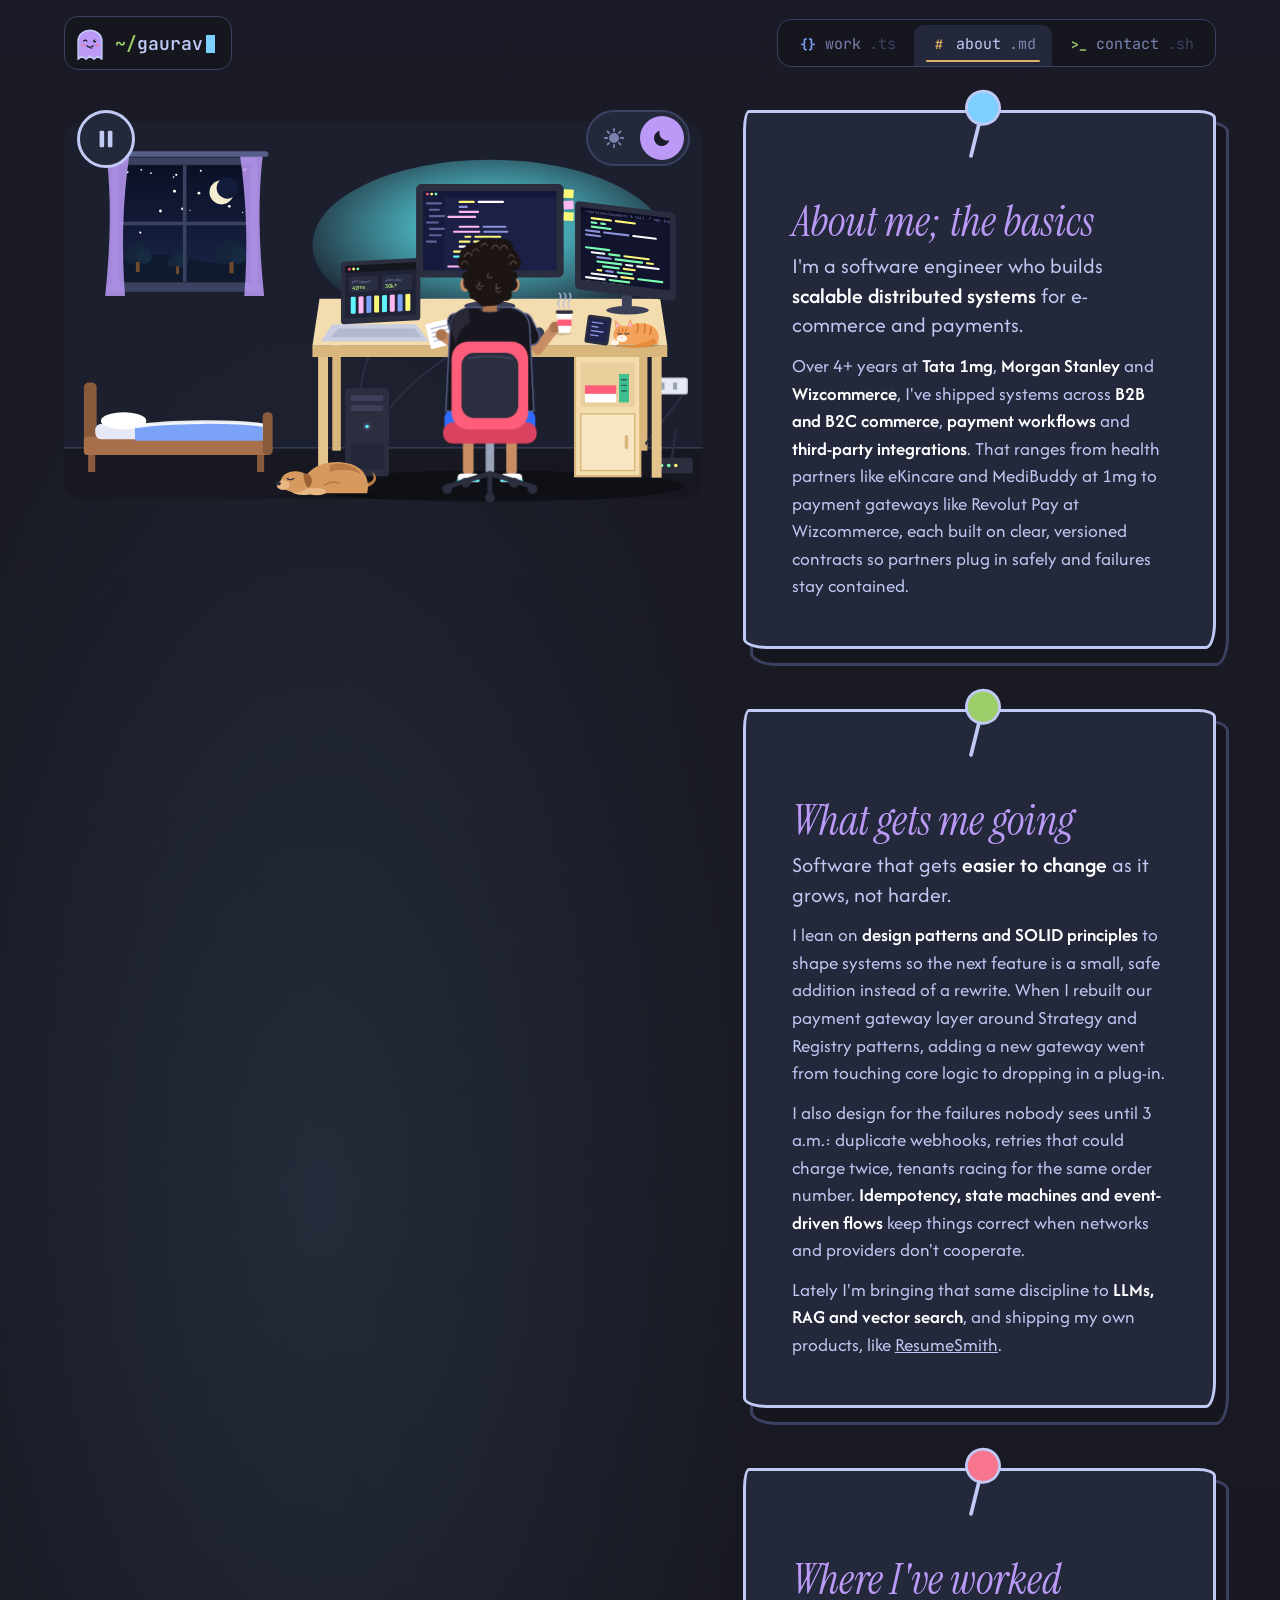
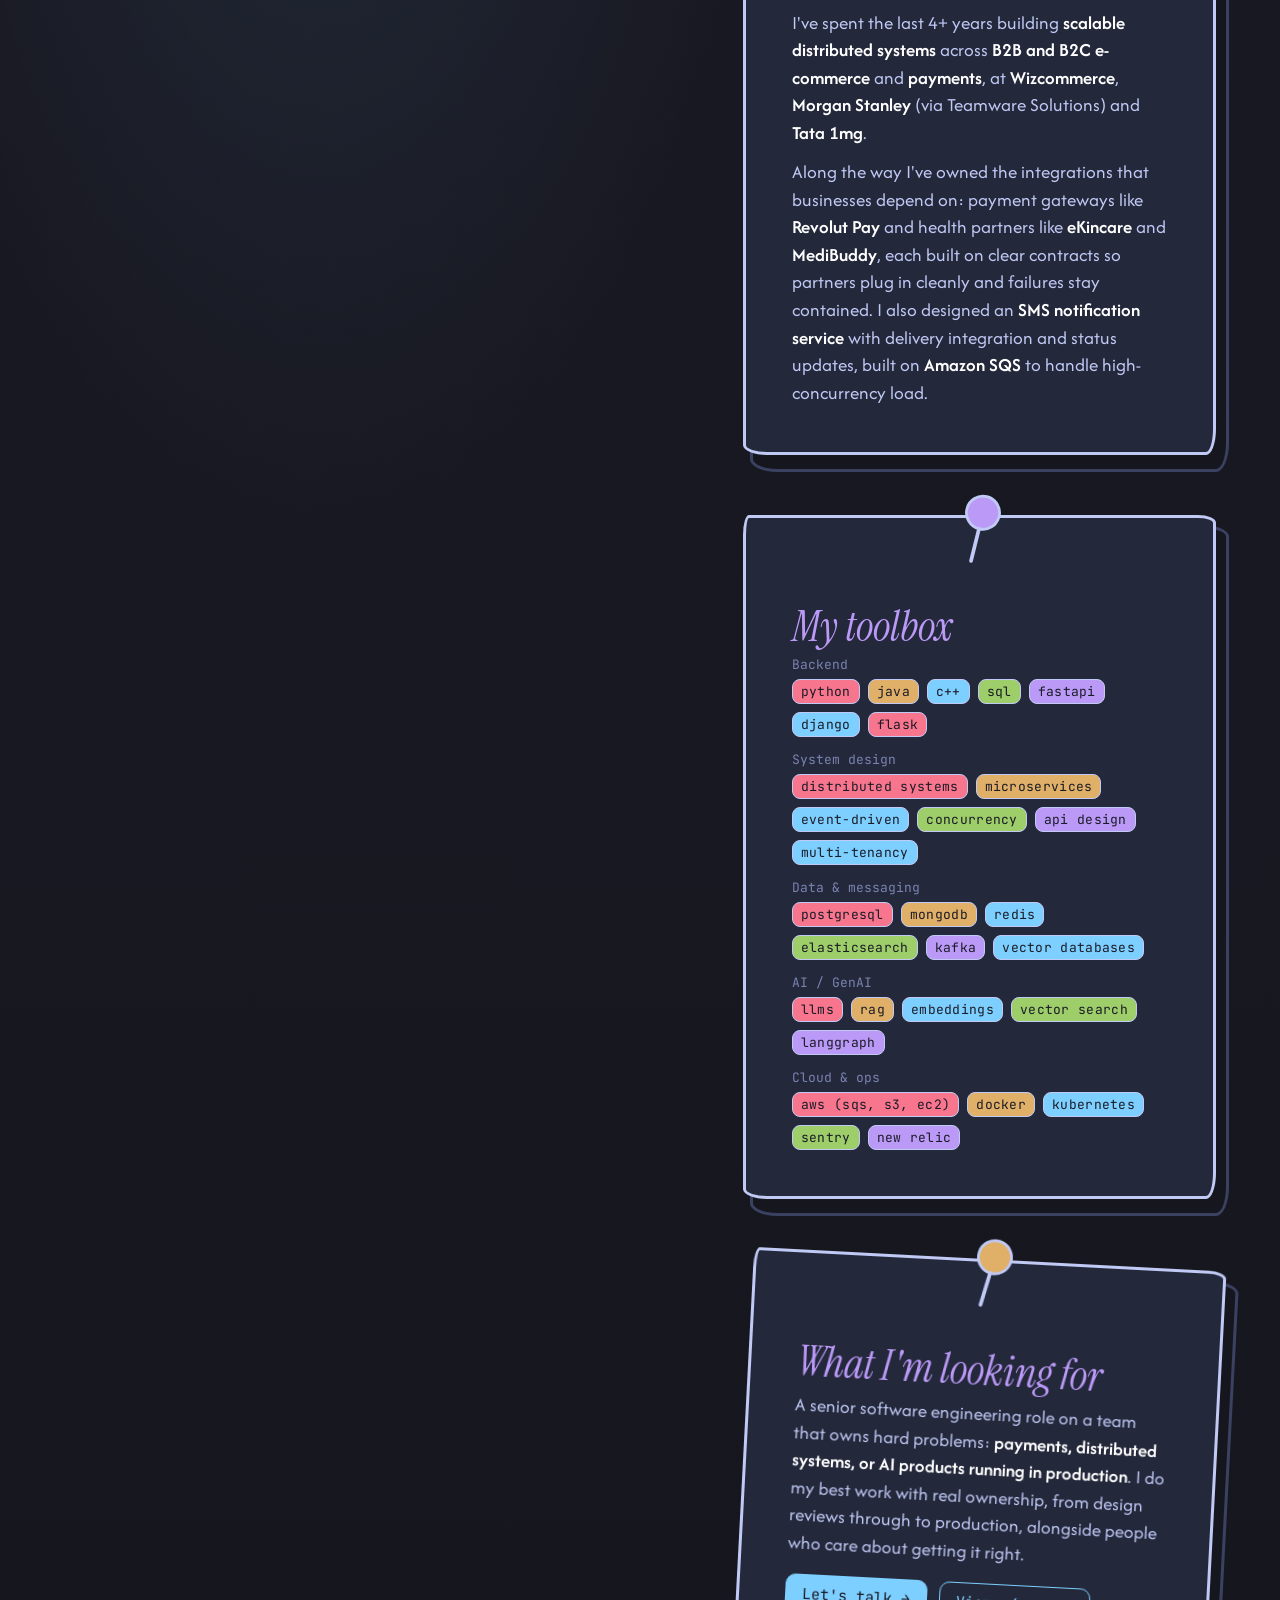
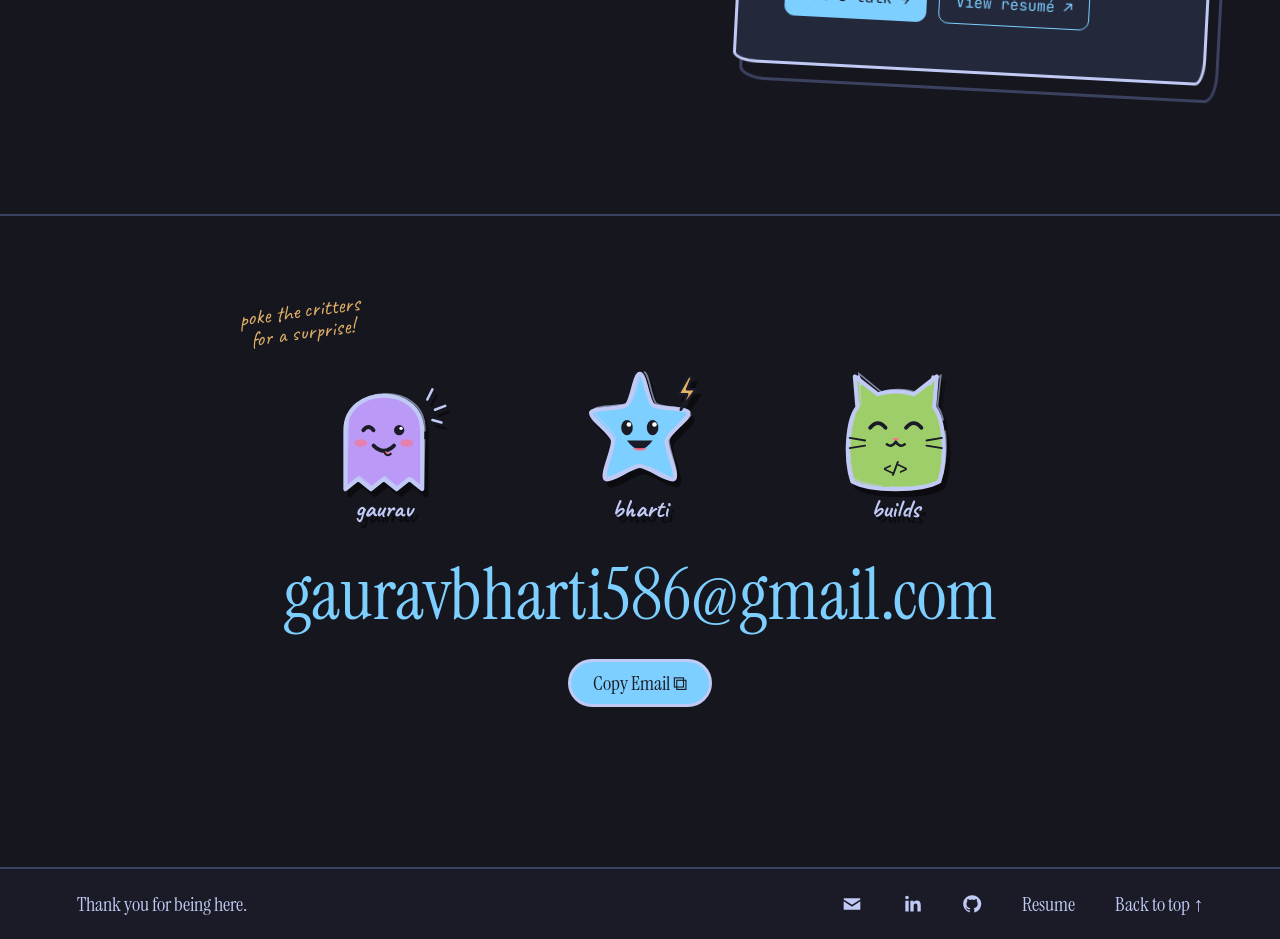
==== about.html @ e3dc24b4 "Portfolio site Co-Authored-By: Claude Opus 5.5 <noreply@anthropic.com>" ====
<!doctype html>
<html lang="en">
<head>
  <meta charset="utf-8">
  <meta name="viewport" content="width=device-width, initial-scale=1">
  <title>Gaurav Bharti | About</title>
  <link rel="preconnect" href="https://fonts.googleapis.com">
  <link rel="preconnect" href="https://fonts.gstatic.com" crossorigin>
  <link href="https://fonts.googleapis.com/css2?family=Afacad:wght@400;700&family=Instrument+Serif:ital@0;1&family=JetBrains+Mono:wght@400;600&family=Caveat:wght@600;700&display=swap" rel="stylesheet">
  <link rel="stylesheet" href="style.css?v=36">
  <style>
  </style>
</head>
<body>
  <svg width="0" height="0" style="position:absolute" aria-hidden="true">
    <defs>
      <pattern id="hatch" width="6" height="6" patternUnits="userSpaceOnUse" patternTransform="rotate(35)">
        <line x1="0" y1="0" x2="0" y2="6" stroke="#c0caf5" stroke-width="1" opacity=".35"/>
      </pattern>
      <pattern id="hatchW" width="7" height="7" patternUnits="userSpaceOnUse" patternTransform="rotate(80)">
        <line x1="0" y1="0" x2="0" y2="7" stroke="#fff" stroke-width="1" opacity=".22"/>
      </pattern>
    </defs>
  </svg>

  <header class="site-header">
    <a class="logo" href="./" aria-label="Gaurav Bharti, home">
      <span class="mascot" data-mascot aria-hidden="true"></span>
      <span class="prompt"><span class="tilde">~/</span>gaurav<span class="cursor" aria-hidden="true"></span></span>
    </a>
    <nav class="nav tabbar" aria-label="Main">
      <a class="tab tab-work" href="./#work"><span class="tab-icon" aria-hidden="true">{}</span>work<span class="ext">.ts</span></a>
      <a class="tab tab-about active" href="about.html" aria-current="page"><span class="tab-icon" aria-hidden="true">#</span>about<span class="ext">.md</span></a>
      <a class="tab tab-contact" href="#contact"><span class="tab-icon" aria-hidden="true">&gt;_</span>contact<span class="ext">.sh</span></a>
    </nav>
  </header>

  <main>
    <section class="about-hero">
      <div class="boy-wrap">
        <svg class="scene" viewBox="0 0 900 560" role="img" aria-label="Illustration of Gaurav's room: at night he codes and sips coffee at his desk; by day he stretches and sleeps while the window shows a sunny garden"></svg>
        <div class="daynight" role="group" aria-label="Time of day">
          <button type="button" data-mode="day" aria-label="Day: time to sleep" title="Day">
            <svg viewBox="0 0 24 24" width="22" height="22" fill="none" stroke="currentColor" stroke-width="2" stroke-linecap="round"><circle cx="12" cy="12" r="4.5" fill="currentColor"/><path d="M12 2v2.5M12 19.5V22M2 12h2.5M19.5 12H22M4.9 4.9l1.8 1.8M17.3 17.3l1.8 1.8M4.9 19.1l1.8-1.8M17.3 6.7l1.8-1.8"/></svg>
          </button>
          <button type="button" data-mode="night" aria-label="Night: time to code" title="Night">
            <svg viewBox="0 0 24 24" width="22" height="22" fill="currentColor"><path d="M20 14.5A8.5 8.5 0 0 1 9.5 4a8.5 8.5 0 1 0 10.5 10.5z"/></svg>
          </button>
        </div>
        <button class="play" type="button" aria-label="Pause animation">
          <svg width="22" height="22" viewBox="0 0 24 24" fill="#c0caf5"><rect x="5" y="3" width="5" height="18" rx="1.5"/><rect x="14" y="3" width="5" height="18" rx="1.5"/></svg>
        </button>
      </div>

      <div class="notes">
        <article class="paper">
          <svg class="pin" viewBox="0 0 50 80"><circle cx="25" cy="22" r="18" fill="#7dcfff" stroke="#c0caf5" stroke-width="3"/><path d="M25 40 V76" stroke="#c0caf5" stroke-width="4" stroke-linecap="round"/></svg>
          <h2>About me; the basics</h2>
          <p class="lead">I'm a software engineer who builds <b>scalable distributed systems</b> for e-commerce and payments.</p>
          <p>Over <span data-years>4</span>+ years at <b>Tata 1mg</b>, <b>Morgan Stanley</b> and <b>Wizcommerce</b>, I've shipped systems across <b>B2B and B2C commerce</b>, <b>payment workflows</b> and <b>third-party integrations</b>. That ranges from health partners like eKincare and MediBuddy at 1mg to payment gateways like Revolut Pay at Wizcommerce, each built on clear, versioned contracts so partners plug in safely and failures stay contained.</p>
        </article>

        <article class="paper">
          <svg class="pin" viewBox="0 0 50 80"><circle cx="25" cy="22" r="18" fill="#9ece6a" stroke="#c0caf5" stroke-width="3"/><path d="M25 40 V76" stroke="#c0caf5" stroke-width="4" stroke-linecap="round"/></svg>
          <h2>What gets me going</h2>
          <p class="lead">Software that gets <b>easier to change</b> as it grows, not harder.</p>
          <p>I lean on <b>design patterns and SOLID principles</b> to shape systems so the next feature is a small, safe addition instead of a rewrite. When I rebuilt our payment gateway layer around Strategy and Registry patterns, adding a new gateway went from touching core logic to dropping in a plug-in.</p>
          <p>I also design for the failures nobody sees until 3 a.m.: duplicate webhooks, retries that could charge twice, tenants racing for the same order number. <b>Idempotency, state machines and event-driven flows</b> keep things correct when networks and providers don't cooperate.</p>
          <p>Lately I'm bringing that same discipline to <b>LLMs, RAG and vector search</b>, and shipping my own products, like <a href="https://resumesmith.in" target="_blank" rel="noopener">ResumeSmith</a>.</p>
        </article>

        <article class="paper">
          <svg class="pin" viewBox="0 0 50 80"><circle cx="25" cy="22" r="18" fill="#f7768e" stroke="#c0caf5" stroke-width="3"/><path d="M25 40 V76" stroke="#c0caf5" stroke-width="4" stroke-linecap="round"/></svg>
          <h2>Where I've worked</h2>
          <p>I've spent the last <span data-years>4</span>+ years building <b>scalable distributed systems</b> across <b>B2B and B2C e-commerce</b> and <b>payments</b>, at <b>Wizcommerce</b>, <b>Morgan Stanley</b> (via Teamware Solutions) and <b>Tata 1mg</b>.</p>
          <p>Along the way I've owned the integrations that businesses depend on: payment gateways like <b>Revolut Pay</b> and health partners like <b>eKincare</b> and <b>MediBuddy</b>, each built on clear contracts so partners plug in cleanly and failures stay contained. I also designed an <b>SMS notification service</b> with delivery integration and status updates, built on <b>Amazon SQS</b> to handle high-concurrency load.</p>
        </article>

        <article class="paper">
          <svg class="pin" viewBox="0 0 50 80"><circle cx="25" cy="22" r="18" fill="#bb9af7" stroke="#c0caf5" stroke-width="3"/><path d="M25 40 V76" stroke="#c0caf5" stroke-width="4" stroke-linecap="round"/></svg>
          <h2>My toolbox</h2>
          <dl class="toolbox">
            <dt>Backend</dt><dd class="chips left"><span class="chip">Python</span><span class="chip">Java</span><span class="chip">C++</span><span class="chip">SQL</span><span class="chip">FastAPI</span><span class="chip">Django</span><span class="chip">Flask</span></dd>
            <dt>System design</dt><dd class="chips left"><span class="chip">Distributed systems</span><span class="chip">Microservices</span><span class="chip">Event-driven</span><span class="chip">Concurrency</span><span class="chip">API design</span><span class="chip">Multi-tenancy</span></dd>
            <dt>Data &amp; messaging</dt><dd class="chips left"><span class="chip">PostgreSQL</span><span class="chip">MongoDB</span><span class="chip">Redis</span><span class="chip">Elasticsearch</span><span class="chip">Kafka</span><span class="chip">Vector databases</span></dd>
            <dt>AI / GenAI</dt><dd class="chips left"><span class="chip">LLMs</span><span class="chip">RAG</span><span class="chip">Embeddings</span><span class="chip">Vector search</span><span class="chip">LangGraph</span></dd>
            <dt>Cloud &amp; ops</dt><dd class="chips left"><span class="chip">AWS (SQS, S3, EC2)</span><span class="chip">Docker</span><span class="chip">Kubernetes</span><span class="chip">Sentry</span><span class="chip">New Relic</span></dd>
          </dl>
        </article>

        <article class="paper tilt">
          <svg class="pin" viewBox="0 0 50 80"><circle cx="25" cy="22" r="18" fill="#e0af68" stroke="#c0caf5" stroke-width="3"/><path d="M25 40 V76" stroke="#c0caf5" stroke-width="4" stroke-linecap="round"/></svg>
          <h2>What I'm looking for</h2>
          <p>A senior software engineering role on a team that owns hard problems: <b>payments, distributed systems, or AI products running in production</b>. I do my best work with real ownership, from design reviews through to production, alongside people who care about getting it right.</p>
          <p class="cta"><a href="#contact">Let's talk →</a> <a data-resume target="_blank" rel="noopener">View résumé ↗</a></p>
        </article>
      </div>
    </section>

    <section class="contact" id="contact">
      <div class="big-badges" data-badges data-big></div>
      <p class="hint" style="left:calc(50% - 400px); top:84px">poke the critters<br>for a surprise!</p>
      <a class="email" data-email></a>
      <button class="copy" type="button" data-copy>Copy Email ⧉</button>
    </section>
  </main>

  <footer class="site-footer">
    <span>Thank you for being here.</span>
    <nav>
      <a data-mailto aria-label="Email"><svg viewBox="0 0 24 24" fill="#c0caf5"><path d="M2 6.5 12 13l10-6.5V5H2zM2 8.8V19h20V8.8l-10 6.5z"/></svg></a>
      <a data-linkedin target="_blank" rel="noopener" aria-label="LinkedIn"><svg viewBox="0 0 24 24" fill="#c0caf5"><path d="M4 8h4v13H4zM6 2a2.2 2.2 0 1 1 0 4.4A2.2 2.2 0 0 1 6 2zm4 6h3.8v1.8h.1c.5-1 1.8-2.1 3.8-2.1 4 0 4.8 2.6 4.8 6V21h-4v-6.3c0-1.5 0-3.4-2.1-3.4s-2.4 1.6-2.4 3.3V21h-4z"/></svg></a>
      <a data-github target="_blank" rel="noopener" aria-label="GitHub"><svg viewBox="0 0 24 24" fill="#c0caf5"><path d="M12 1.5a10.5 10.5 0 0 0-3.3 20.5c.5.1.7-.2.7-.5v-1.9c-2.9.6-3.5-1.3-3.5-1.3-.5-1.2-1.2-1.5-1.2-1.5-.9-.7.1-.6.1-.6 1 .1 1.6 1.1 1.6 1.1.9 1.6 2.5 1.1 3.1.9.1-.7.4-1.1.7-1.4-2.3-.3-4.8-1.2-4.8-5.2 0-1.1.4-2.1 1.1-2.8-.1-.3-.5-1.4.1-2.8 0 0 .9-.3 2.9 1.1a10 10 0 0 1 5.2 0c2-1.4 2.9-1.1 2.9-1.1.6 1.4.2 2.5.1 2.8.7.7 1.1 1.7 1.1 2.8 0 4-2.5 4.9-4.8 5.2.4.3.7 1 .7 1.9v2.9c0 .3.2.6.7.5A10.5 10.5 0 0 0 12 1.5z"/></svg></a>
      <a data-resume target="_blank" rel="noopener">Resume</a>
      <a href="#top" onclick="scrollTo({top:0,behavior:'smooth'});return false">Back to top ↑</a>
    </nav>
  </footer>

  <script src="script.js?v=33"></script>
  <script src="scene.js?v=36"></script>
</body>
</html>
---- style.css ----
:root {
  /* dark IDE theme (Tokyo Night-ish) */
  --bg: #1a1b26;        /* editor background */
  --bg-deep: #16161e;   /* sidebar / terminal */
  --paper: #24283b;     /* cards, panels */
  --line: #3b4261;      /* subtle borders */
  --ink: #c0caf5;       /* main text + outlines */
  --muted: #7a83b0;
  --on-accent: #1a1b26; /* text on coloured fills */
  --pink: #f7768e;
  --yellow: #e0af68;
  --cyan: #7dcfff;
  --green: #9ece6a;
  --purple: #bb9af7;
  --blue: #7aa2f7;
  --serif: "Instrument Serif", Georgia, serif;
  --sans: "Afacad", system-ui, sans-serif;
}

* { box-sizing: border-box; margin: 0; padding: 0; }
html { scroll-behavior: smooth; }
body {
  font-family: var(--sans);
  color: var(--ink);
  background: var(--bg);
  overflow-x: hidden;
}
a { color: inherit; }
button { font: inherit; color: inherit; cursor: pointer; }

/* ---------- loader ---------- */
.loader {
  position: fixed; inset: 0; z-index: 100;
  display: grid; place-items: center;
  background: var(--bg);
  font-family: var(--serif); font-size: clamp(28px, 4vw, 48px);
  transition: opacity .6s ease, visibility .6s;
}
.loader.done { opacity: 0; visibility: hidden; }
.loader span::after { content: ""; animation: dots 1.2s steps(4) infinite; }
@keyframes dots { 0%{content:""} 25%{content:"."} 50%{content:".."} 75%{content:"..."} }

/* ---------- header ---------- */
.site-header {
  position: fixed; top: 0; left: 0; right: 0; z-index: 50;
  display: flex; justify-content: space-between; align-items: center;
  padding: 16px clamp(16px, 5vw, 80px);
  pointer-events: none;
}
.site-header > * { pointer-events: auto; }
.badge { width: 62px; height: 62px; }

/* logo: terminal prompt + mascot */
.logo {
  display: flex; align-items: center; gap: 10px; text-decoration: none;
  padding: 8px 16px 8px 10px; border-radius: 14px;
  background: rgba(22, 22, 30, .85); border: 1.5px solid var(--line);
  backdrop-filter: blur(6px); -webkit-backdrop-filter: blur(6px);
}
.mascot { display: grid; animation: hop 2.4s cubic-bezier(.45,0,.55,1) infinite; }
.logo:hover .mascot { animation-duration: .6s; }
@keyframes hop { 0%, 100% { transform: translateY(0) rotate(-4deg); } 50% { transform: translateY(-4px) rotate(4deg); } }
.prompt { font-family: "JetBrains Mono", ui-monospace, monospace; font-weight: 600; font-size: 18px; color: var(--ink); }
.tilde { color: var(--green); }
.cursor { display: inline-block; width: 9px; height: 18px; margin-left: 3px; vertical-align: -3px; background: var(--cyan); animation: blink 1.1s steps(1) infinite; }

/* nav: editor tab bar */
.tabbar {
  display: flex; gap: 2px; padding: 5px 5px 0;
  background: rgba(22, 22, 30, .85); border: 1.5px solid var(--line); border-radius: 14px;
  backdrop-filter: blur(6px); -webkit-backdrop-filter: blur(6px);
}
.tab {
  position: relative; display: flex; align-items: center; gap: 8px;
  font-family: "JetBrains Mono", ui-monospace, monospace; font-size: 15px;
  padding: 9px 16px 12px; border-radius: 10px 10px 0 0;
  color: var(--muted); text-decoration: none; transition: color .2s, background .2s;
}
.tab .ext { color: var(--line); transition: color .2s; }
.tab-icon { font-weight: 700; font-size: 13px; min-width: 18px; text-align: center; }
.tab-work .tab-icon { color: var(--blue); }
.tab-about .tab-icon { color: var(--yellow); }
.tab-contact .tab-icon { color: var(--green); }
.tab::after {
  content: ""; position: absolute; left: 12px; right: 12px; bottom: 4px; height: 2.5px; border-radius: 2px;
  transform: scaleX(0); transition: transform .25s ease;
}
.tab-work::after { background: var(--blue); }
.tab-about::after { background: var(--yellow); }
.tab-contact::after { background: var(--green); }
.tab:hover, .tab.active { color: var(--ink); background: var(--paper); }
.tab:hover .ext, .tab.active .ext { color: var(--muted); }
.tab:hover::after, .tab.active::after { transform: scaleX(1); }
.tab:focus-visible, .logo:focus-visible { outline: 2px solid var(--cyan); outline-offset: 2px; }
@media (prefers-reduced-motion: reduce) { .mascot, .cursor { animation: none; } }

/* ---------- hero / desk ---------- */
.hero {
  min-height: 0; padding-bottom: 40px !important;
  background:
    radial-gradient(ellipse 60% 40% at 70% 20%, rgba(187,154,247,.12), transparent 70%),
    linear-gradient(180deg, var(--bg) 0%, var(--bg) 60%, var(--bg-deep) 100%);
  padding: 110px 0 0;
  position: relative; overflow: hidden;
}
.hero-text { padding: 0 clamp(16px, 15vw, 220px); }
.hero h1 {
  color: #fff;
  font-family: var(--serif); font-weight: 400;
  font-size: clamp(56px, 7vw, 96px); line-height: .95; letter-spacing: -1px;
}
.hero p.tag { font-family: var(--serif); font-size: clamp(20px, 2.4vw, 34px); margin-top: 6px; }

.desk { position: relative; margin-top: 10px; }
.stage-wrap { position: relative; width: 100%; overflow: hidden; }
.stage { position: absolute; left: 0; top: 0; width: 1400px; height: 540px; transform-origin: 0 0; }
.steam path { animation: steam 2.4s ease-in-out infinite; }
.steam path:nth-child(2) { animation-delay: .4s; }
.steam path:nth-child(3) { animation-delay: .8s; }
@keyframes steam { 0%,100% { transform: translateY(4px); opacity: .2; } 50% { transform: translateY(-6px); opacity: .9; } }
.cursor-blink { animation: blink 1s steps(1) infinite; }
.bot-eyes { animation: botblink 4s infinite; transform-box: fill-box; transform-origin: center; }
@keyframes botblink { 0%,92%,100% { transform: scaleY(1); } 95% { transform: scaleY(.1); } }
.obj {
  position: absolute; cursor: grab; user-select: none; touch-action: none;
  transition: transform .25s cubic-bezier(.3,1.6,.5,1), filter .2s;
  filter: drop-shadow(3px 4px 0 rgba(0, 0, 0, .35));
}
.obj:hover { filter: drop-shadow(4px 6px 0 rgba(0, 0, 0, .4)) drop-shadow(0 0 8px rgba(125, 207, 255, .25)); }
.obj.dragging { cursor: grabbing; filter: drop-shadow(8px 12px 0 rgba(0, 0, 0, .4)); z-index: 40 !important; }
.obj svg { display: block; width: 100%; height: auto; pointer-events: none; }

.reset {
  position: absolute; left: 44px; bottom: 30px; z-index: 30;
  background: var(--paper); border: 3px solid var(--ink); border-radius: 999px;
  font-family: var(--serif); font-size: 20px; padding: 8px 20px;
  display: flex; align-items: center; gap: 10px;
}
.reset:hover svg { transform: rotate(-200deg); }
.reset svg { transition: transform .5s; }

/* MINICOM-style bot bubble */
.bot {
  position: absolute; z-index: 35;
  left: 21%; top: 26px; width: min(380px, 30%);
}
.bubble {
  position: relative; background: var(--bg-deep);
  border: 2px solid var(--ink); border-radius: 22px 26px 24px 18px;
  font-family: "JetBrains Mono", ui-monospace, monospace;
  padding: 20px 24px 12px; min-height: 0;
  box-shadow: 4px 5px 0 rgba(0,0,0,.35);
}
.bubble .name {
  position: absolute; top: -13px; left: 20px; transform: rotate(-4deg);
  background: var(--green); color: var(--on-accent); font-family: "Caveat", cursive; font-weight: 700;
  font-size: 18px; line-height: 1; padding: 3px 12px 4px; border-radius: 999px;
}
.bubble .tail { position: absolute; left: -46px; top: 22px; width: 50px; height: 22px; }
.bubble .say { font-size: 14px; min-height: 40px; line-height: 1.45; color: var(--green); }
.bubble .say::before { content: "> "; color: var(--muted); }
.bubble .say .caret { display: inline-block; width: 2px; height: 1em; background: var(--ink); vertical-align: -2px; animation: blink 1s steps(1) infinite; }
@keyframes blink { 50% { opacity: 0; } }
.bubble .controls { display: flex; justify-content: space-between; align-items: center; margin-top: 6px; }
.dots { display: flex; gap: 6px; }
.dots button { width: 9px; height: 9px; border-radius: 50%; border: 2px solid var(--ink); background: transparent; padding: 0; }
.dots button.on { background: var(--ink); }
.bubble .count { font-size: 12px; color: var(--muted); }
.bubble .next { border: none; background: none; font-size: 15px; }

/* ---------- projects ---------- */
.projects {
  background: linear-gradient(180deg, var(--bg-deep) 0%, var(--bg) 30%);
  padding: 120px clamp(16px, 5vw, 80px) 120px;
  position: relative;
}
.projects .label {
  position: relative; z-index: 5; width: max-content;
  margin: 0 0 56px clamp(52px, 5vw, 70px);
  font-family: "Caveat", cursive; font-weight: 700; font-size: clamp(48px, 6vw, 76px); line-height: 1;
  color: var(--purple); transform: rotate(-4deg);
}
.doodle-line { display: block; width: 100%; height: 18px; margin-top: -4px; overflow: visible; }
.doodle svg path { fill: none; stroke-linecap: round; stroke-linejoin: round; }
.doodle-line path { stroke: var(--cyan); stroke-width: 4; }
.doodle-arrow { position: absolute; right: -112px; top: 18px; width: 96px; overflow: visible; }
.doodle-arrow path { stroke: var(--yellow); stroke-width: 3.5; }
.doodle-stars { position: absolute; left: -46px; top: -22px; width: 46px; overflow: visible; }
.doodle-stars path { fill: var(--yellow); stroke: none; }
/* draw the doodles in once the label scrolls into view */
.doodle-line path, .doodle-arrow path { stroke-dasharray: 1; stroke-dashoffset: 1; transition: stroke-dashoffset 1s ease; }
.doodle-arrow path + path { transition-delay: .9s; transition-duration: .3s; }
.doodle-arrow path:first-child { transition-delay: .5s; }
.doodle.drawn .doodle-line path, .doodle.drawn .doodle-arrow path { stroke-dashoffset: 0; }
.doodle-stars { opacity: 0; transform: scale(.4) rotate(-30deg); transition: opacity .4s 1.2s, transform .5s cubic-bezier(.3,1.6,.5,1) 1.2s; }
.doodle.drawn .doodle-stars { opacity: 1; transform: none; }
@media (prefers-reduced-motion: reduce) {
  .doodle-line path, .doodle-arrow path { stroke-dashoffset: 0; transition: none; }
  .doodle-stars { opacity: 1; transform: none; transition: none; }
}
/* ---------- work: bento grid of editor-window cards ---------- */
.work-intro { max-width: 1180px; margin: -30px auto 28px; padding-left: 0; color: var(--muted); font-size: 19px; }
.bento { max-width: 1180px; margin: 0 auto; display: grid; grid-template-columns: repeat(3, 1fr); gap: 20px; }
.card {
  --accent: var(--cyan);
  position: relative; display: flex; flex-direction: column; overflow: hidden;
  background: linear-gradient(180deg, #1f2335, var(--bg-deep));
  border: 1px solid var(--line); border-radius: 18px; color: var(--ink); text-decoration: none;
  transition: transform .3s cubic-bezier(.2,.8,.2,1), border-color .3s, box-shadow .3s;
}
.card::before { /* cursor-follow glow */
  content: ""; position: absolute; inset: 0; pointer-events: none; opacity: 0; transition: opacity .3s;
  background: radial-gradient(420px circle at var(--mx, 50%) var(--my, 0%), color-mix(in srgb, var(--accent) 16%, transparent), transparent 60%);
}
.card:hover { transform: translateY(-4px); border-color: color-mix(in srgb, var(--accent) 60%, var(--line)); box-shadow: 0 18px 50px -20px color-mix(in srgb, var(--accent) 45%, transparent); }
.card:hover::before { opacity: 1; }
.span-2 { grid-column: span 2; }
.accent-green { --accent: var(--green); } .accent-cyan { --accent: var(--cyan); } .accent-pink { --accent: var(--pink); }
.accent-purple { --accent: var(--purple); } .accent-yellow { --accent: var(--yellow); } .accent-blue { --accent: var(--blue); }
.win { display: flex; align-items: center; gap: 6px; padding: 11px 14px; border-bottom: 1px solid var(--line); background: rgba(0,0,0,.18);
  font-family: "JetBrains Mono", ui-monospace, monospace; font-size: 12.5px; color: var(--muted); }
.win i { width: 10px; height: 10px; border-radius: 50%; background: #3b4261; }
.win i:nth-child(1) { background: #f7768e; } .win i:nth-child(2) { background: #e0af68; } .win i:nth-child(3) { background: #9ece6a; }
.win span { margin-left: 8px; color: var(--ink); }
.win em { margin-left: auto; font-style: normal; padding: 2px 8px; border-radius: 6px; border: 1px solid var(--line); }
.live-dot { color: var(--green); border-color: color-mix(in srgb, var(--green) 50%, transparent) !important; }
.live-dot::before { content: ""; display: inline-block; width: 7px; height: 7px; margin-right: 6px; border-radius: 50%; background: var(--green); box-shadow: 0 0 0 0 var(--green); animation: ping 1.8s infinite; }
@keyframes ping { 70% { box-shadow: 0 0 0 7px transparent; } 100% { box-shadow: 0 0 0 0 transparent; } }
.card-body { position: relative; padding: 22px 24px 24px; display: flex; flex-direction: column; gap: 10px; flex: 1; }
.card-body.split { display: grid; grid-template-columns: 1.1fr 1fr; gap: 24px; align-items: center; }
.card-body.split > div:first-child { display: flex; flex-direction: column; gap: 10px; }
.card .metric { font-family: "JetBrains Mono", ui-monospace, monospace; font-weight: 600; font-size: clamp(34px, 3.6vw, 48px); line-height: 1; color: var(--accent); letter-spacing: -1px; }
.card .metric small { font-size: 15px; font-weight: 400; color: var(--muted); letter-spacing: 0; margin-left: 4px; }
.card .metric.small { font-size: 32px; }
.metric .arrow { display: inline-block; transition: transform .3s; }
.card:hover .metric .arrow { transform: translate(3px, -3px); }
.card h3 { font-family: var(--serif); font-weight: 400; font-size: 26px; color: #fff; }
.card p { font-size: 16px; line-height: 1.5; color: var(--ink); }
.card p b { color: #fff; font-weight: 600; }
.tags { list-style: none; display: flex; flex-wrap: wrap; gap: 6px; margin-top: auto; padding-top: 6px; }
.tags li { font-family: "JetBrains Mono", ui-monospace, monospace; font-size: 11.5px; padding: 3px 9px; border-radius: 999px;
  color: var(--accent); background: color-mix(in srgb, var(--accent) 12%, transparent); border: 1px solid color-mix(in srgb, var(--accent) 35%, transparent); }
.code, .term { font-family: "JetBrains Mono", ui-monospace, monospace; font-size: 12.5px; line-height: 1.65; color: var(--ink);
  background: #13141c; border: 1px solid var(--line); border-radius: 12px; padding: 14px 16px; overflow-x: auto; white-space: pre; }
.term { font-size: 11.5px; padding: 10px 12px; }
.k-p { color: var(--purple); } .k-b { color: var(--blue); } .k-y { color: var(--yellow); } .k-g { color: var(--green); }
.k-r { color: var(--pink); } .k-c { color: var(--cyan); } .k-m { color: var(--muted); font-style: italic; }
.pipe { display: flex; align-items: center; gap: 6px; flex-wrap: wrap; font-family: "JetBrains Mono", ui-monospace, monospace; font-size: 11.5px; }
.pipe span { padding: 4px 8px; border-radius: 8px; background: #13141c; border: 1px solid var(--line); }
.pipe span.ok { color: var(--accent); border-color: color-mix(in srgb, var(--accent) 45%, transparent); }
.pipe b { color: var(--muted); font-weight: 400; }
.bars { display: grid; gap: 6px; font-family: "JetBrains Mono", ui-monospace, monospace; font-size: 11px; }
.bars span { position: relative; padding: 4px 8px; border-radius: 6px; color: var(--muted); }
.bars span::before { content: ""; position: absolute; inset: 0; width: var(--w); border-radius: 6px; background: color-mix(in srgb, var(--pink) 22%, transparent); transition: width .8s; }
.bars span.fast { color: var(--accent); }
.bars span.fast::before { background: color-mix(in srgb, var(--accent) 28%, transparent); }
.mock { display: grid; grid-template-columns: .8fr 1fr; gap: 10px; padding: 12px; background: #13141c; border: 1px solid var(--line); border-radius: 12px; }
.mock i, .mock em, .mock strong { display: block; height: 7px; border-radius: 4px; background: #2a2e45; margin-bottom: 7px; }
.mock .short { width: 60%; }
.mock-form b { display: block; margin-top: 10px; font: 600 10px "JetBrains Mono", monospace; text-align: center; padding: 5px; border-radius: 6px; background: var(--accent); color: var(--on-accent); }
.mock-page { background: #e8eaf4; border-radius: 6px; padding: 10px; transition: transform .4s; }
.mock-page strong { height: 9px; width: 55%; background: #1a1b26; }
.mock-page em { background: var(--accent); width: 35%; height: 5px; margin-top: 10px; }
.mock-page i { background: #b8bdd4; height: 5px; }
.card:hover .mock-page { transform: rotate(-2deg) scale(1.03); }
@media (max-width: 1000px) {
  .bento { grid-template-columns: repeat(2, 1fr); }
  .card-body.split { grid-template-columns: 1fr; }
}
@media (max-width: 640px) {
  .bento { grid-template-columns: 1fr; }
  .span-2 { grid-column: auto; }
}
.chips { display: flex; justify-content: center; gap: 8px; margin-top: 8px; flex-wrap: wrap; }
.chip { font-family: "JetBrains Mono", ui-monospace, monospace; font-size: 11px; letter-spacing: .3px; text-transform: lowercase; color: var(--on-accent); border: 1.5px solid var(--ink); border-radius: 8px; padding: 3px 8px; }
.chip:nth-child(1) { background: var(--pink); }
.chip:nth-child(2) { background: var(--yellow); }
.chip:nth-child(3) { background: var(--cyan); }

/* ---------- contact ---------- */
.contact {
  background: var(--bg-deep); padding: 140px 16px 160px; text-align: center; position: relative;
}
.contact .hint { position: absolute; transform: rotate(-8deg); font-family: "Caveat", cursive; font-size: 22px; line-height: 1; color: var(--yellow); }
.big-badges { display: flex; justify-content: center; gap: clamp(30px, 8vw, 110px); margin-bottom: 20px; }
.big-badges button { background: none; border: none; position: relative; }
.big-badges .badge { width: clamp(110px, 12vw, 175px); height: auto; aspect-ratio: 1; overflow: visible; }
.big-badges button { animation: bounce 2.4s cubic-bezier(.45,0,.55,1) infinite; }
.big-badges button:nth-child(2) { animation-delay: -.8s; }
.big-badges button:nth-child(3) { animation-delay: -1.6s; }
@keyframes bounce {
  0%, 100% { transform: translateY(0) rotate(-3deg) scale(1, 1); }
  45% { transform: translateY(-16px) rotate(3deg) scale(.98, 1.03); }
  85% { transform: translateY(2px) rotate(-1deg) scale(1.04, .95); }
}
.big-badges .badge { transition: transform .25s cubic-bezier(.3,1.6,.5,1); }
.big-badges button:hover .badge { transform: scale(1.1) rotate(-8deg); }
.big-badges button:active .badge { transform: scale(.92); }
.emote { filter: drop-shadow(4px 6px 0 rgba(0,0,0,.45)); aspect-ratio: 120 / 130 !important; }
.emote .face-wow { display: none; }
.big-badges button.wow .face-normal { display: none; }
.big-badges button.wow .face-wow { display: inline; }
@media (prefers-reduced-motion: reduce) { .big-badges button { animation: none; } }
.confetti { position: absolute; border-radius: 50%; border: 1.5px solid var(--ink); pointer-events: none; animation: pop 1.1s cubic-bezier(.15,.7,.3,1) forwards; }
@keyframes pop {
  0% { transform: translate(0,0) scale(.3); opacity: 1; }
  80% { opacity: 1; }
  100% { transform: translate(var(--dx), var(--dy)) scale(1); opacity: 0; }
}
.email { color: var(--cyan); font-family: var(--serif); font-size: clamp(40px, 6vw, 72px); text-decoration: none; display: block; }
.copy { margin-top: 18px; font-family: var(--serif); font-size: 20px; padding: 8px 22px; border: 3px solid var(--ink); border-radius: 999px; background: var(--cyan); color: var(--on-accent); }

.site-footer {
  border-top: 2px solid var(--line); background: var(--bg);
  display: flex; justify-content: space-between; align-items: center; flex-wrap: wrap; gap: 12px;
  padding: 22px clamp(16px, 6vw, 94px);
  font-family: var(--serif); font-size: 20px;
}
.site-footer nav { display: flex; gap: 40px; align-items: center; }
.site-footer a { text-decoration: none; }
.site-footer a:hover { text-decoration: underline; }
.site-footer svg { width: 20px; height: 20px; display: block; }

/* ---------- about ---------- */
.about-hero {
  background:
    radial-gradient(ellipse 50% 40% at 25% 35%, rgba(125,207,255,.10), transparent 70%),
    linear-gradient(180deg, var(--bg) 0%, var(--bg-deep) 100%);
  padding: 110px clamp(16px, 5vw, 80px) 80px;
  display: grid; grid-template-columns: 1.35fr 1fr; gap: 40px; align-items: start;
  border-bottom: 2px solid var(--line);
}
.boy-wrap { position: sticky; top: 110px; align-items: center; display: flex; justify-content: center; }
.scene { width: 100%; height: auto; max-height: 78vh; }
.boy-wrap { flex-direction: column; align-items: center; }
.credit { margin-left: 10px; font-family: var(--sans); font-size: 12px; color: var(--muted); }
.credit a { color: var(--muted); }
.daynight {
  position: absolute; right: 2%; top: 0; z-index: 2;
  display: flex; gap: 4px; padding: 4px;
  background: var(--paper); border: 2px solid var(--line); border-radius: 999px;
}
.daynight button {
  width: 44px; height: 44px; border-radius: 50%; border: none; background: transparent;
  display: grid; place-items: center; color: var(--muted); transition: background .2s, color .2s;
}
.daynight button:hover { color: var(--ink); }
.daynight button[data-mode="day"][aria-pressed="true"] { background: var(--yellow); color: var(--on-accent); }
.daynight button[data-mode="night"][aria-pressed="true"] { background: var(--purple); color: var(--on-accent); }
.daynight button:focus-visible, .play:focus-visible { outline: 3px solid var(--cyan); outline-offset: 2px; }
.play {
  position: absolute; left: 2%; top: 0;
  width: 58px; height: 58px; border-radius: 50%;
  border: 3px solid var(--ink); background: var(--paper); display: grid; place-items: center;
  color: var(--ink);
}
.paper {
  position: relative; background: var(--paper);
  border: 3px solid var(--ink);
  border-radius: 6px 18px 10px 24px / 20px 8px 26px 10px;
  box-shadow: 10px 14px 0 var(--bg-deep), 10px 14px 0 3px var(--line);
  padding: 70px 46px 46px; margin-bottom: 60px;
}
.paper.tilt { transform: rotate(3deg); }
.paper h2 { color: var(--purple); font-family: var(--serif); font-style: italic; font-weight: 400; font-size: 42px; line-height: 1; margin: 18px 0 8px; }
.paper p { font-size: 19px; line-height: 1.45; }
.pin { position: absolute; top: -26px; left: 50%; width: 46px; transform: translateX(-50%) rotate(14deg); }
.sticker { position: absolute; width: 130px; }
.photo {
  position: absolute; width: 230px; aspect-ratio: 4/3;
  background: var(--bg-deep); border: 3px solid var(--ink); border-radius: 14px;
  display: grid; place-items: center; font-family: var(--serif); font-size: 18px; color: var(--muted);
  box-shadow: 6px 8px 0 #000; overflow: hidden;
}
.photo img { width: 100%; height: 100%; object-fit: cover; }

a.paper a { color: var(--cyan); text-decoration-thickness: 2px; }
.jobs { list-style: none; display: grid; gap: 16px; }
.jobs b { color: var(--cyan); font-family: var(--serif); font-weight: 400; font-size: 26px; }
.jobs i { display: block; font-size: 15px; color: var(--muted); }
.jobs p { font-size: 17px; margin-top: 2px; }
.chips.left { justify-content: flex-start; }
.paper p + p { margin-top: 12px; }
.paper b { color: #fff; font-weight: 600; }
.paper .lead { font-size: 22px; line-height: 1.35; margin-bottom: 12px; }
.stats { list-style: none; display: grid; grid-template-columns: repeat(2, 1fr); gap: 12px; margin-top: 22px; }
.stats li { background: var(--bg-deep); border: 1.5px solid var(--line); border-radius: 12px; padding: 12px 14px; }
.stats strong { display: block; font-family: "JetBrains Mono", ui-monospace, monospace; font-size: 26px; color: var(--green); line-height: 1.1; }
.stats span { font-size: 14px; color: var(--muted); line-height: 1.3; }
.jobs { gap: 22px !important; }
.job-head { display: flex; flex-wrap: wrap; align-items: baseline; gap: 4px 10px; }
.job-head .role { font-size: 15px; color: var(--ink); }
.job-head i { flex-basis: 100%; }
.jobs ul { list-style: none; margin-top: 6px; display: grid; gap: 6px; }
.jobs ul li { position: relative; padding-left: 18px; font-size: 16px; line-height: 1.45; }
.jobs ul li b { font-family: var(--sans); font-size: inherit; color: #fff; font-weight: 600; }
.jobs ul li::before { content: "▹"; position: absolute; left: 0; color: var(--cyan); }
.toolbox dt { font-family: "JetBrains Mono", ui-monospace, monospace; font-size: 13px; color: var(--muted); margin-top: 14px; }
.toolbox dt:first-child { margin-top: 4px; }
.toolbox dd { margin-top: 6px; }
.cta { display: flex; flex-wrap: wrap; gap: 12px; margin-top: 18px !important; }
.cta a { font-family: "JetBrains Mono", ui-monospace, monospace; font-size: 15px; text-decoration: none; padding: 9px 16px; border-radius: 10px; border: 1.5px solid var(--cyan); color: var(--cyan); }
.cta a:first-child { background: var(--cyan); color: var(--on-accent); }
.cta a:hover { filter: brightness(1.1); }
@media (max-width: 600px) { .stats { grid-template-columns: 1fr; } }
.paper .chip { font-size: 13px; }
.chips .chip:nth-child(3n+1) { background: var(--pink); }
.chips .chip:nth-child(3n+2) { background: var(--yellow); }
.chips .chip:nth-child(3n) { background: var(--cyan); }
.chips .chip:nth-child(4n) { background: var(--green); }
.chips .chip:nth-child(5n) { background: var(--purple); }
.ph { background: rgba(224, 175, 104, .25); border-radius: 4px; padding: 0 3px; }

/* ---------- responsive ---------- */
@media (max-width: 900px) {
  .tab { font-size: 13px; padding: 8px 10px 11px; gap: 5px; }
  .tab .ext, .tab-icon { display: none; }
  .prompt { font-size: 15px; }
  .bot { position: relative; left: auto; top: auto; width: auto; margin: 24px 16px 10px; }
  .bubble { padding: 30px 26px 18px; min-height: 0; }
  .bubble .tail { display: none; }
  .reset { left: 16px; bottom: 12px; font-size: 16px; padding: 6px 14px; }
  .projects .label { margin: 0 0 24px 40px; }
  .doodle-arrow { display: none; }
  .about-hero { grid-template-columns: 1fr; }
  .boy-wrap { position: relative; top: 0; }
  .photo, .sticker { display: none; }
  .paper { padding: 56px 22px 30px; }
  .site-footer nav { gap: 18px; }
}

/* ---------- compact work timeline (about) ---------- */
.sys-legend, .sys li { display: grid; grid-template-columns: 1.05fr 1.6fr 1fr; gap: 10px; align-items: baseline; }
.sys-legend { margin: 6px 0 14px 22px; font-family: "JetBrains Mono", ui-monospace, monospace; font-size: 11px; color: var(--muted); text-transform: uppercase; letter-spacing: .6px; }
.timeline { list-style: none; position: relative; display: grid; gap: 22px; }
.timeline::before { content: ""; position: absolute; left: 5px; top: 8px; bottom: 8px; width: 2px; background: var(--line); border-radius: 2px; }
.job { position: relative; padding-left: 22px; }
.job::before { content: ""; position: absolute; left: 0; top: 6px; width: 12px; height: 12px; border-radius: 50%; background: var(--c); box-shadow: 0 0 0 4px var(--paper); }
.job-top { display: flex; align-items: baseline; gap: 10px; flex-wrap: wrap; margin-bottom: 8px; }
.job-top b { font-family: var(--serif); font-weight: 400; font-size: 26px; color: #fff; }
.job-top span { font-size: 14px; color: var(--muted); }
.job-top time { margin-left: auto; font-family: "JetBrains Mono", ui-monospace, monospace; font-size: 12px; color: var(--muted); }
.sys { list-style: none; display: grid; gap: 2px; }
.sys li { padding: 7px 10px; border-radius: 8px; font-size: 15px; transition: background .2s; }
.sys li:hover { background: var(--bg-deep); }
.sys li b { font-weight: 600; color: #fff; }
.sys li span { color: var(--ink); opacity: .85; }
.sys li em { font-style: normal; font-family: "JetBrains Mono", ui-monospace, monospace; font-size: 13px; color: var(--c); text-align: right; }
@media (max-width: 600px) {
  .sys-legend { display: none; }
  .sys li { grid-template-columns: 1fr auto; }
  .sys li span { grid-column: 1 / -1; grid-row: 2; font-size: 14px; }
}
.sys-legend span:last-child { text-align: right; padding-right: 10px; }

/* ---------- work log (about) ---------- */
.worklog { list-style: none; display: grid; gap: 22px; margin-top: 8px; }
.worklog > li { padding-left: 18px; border-left: 3px solid var(--line); }
.wl-top { display: flex; align-items: baseline; justify-content: space-between; gap: 10px; }
.wl-top b { font-family: var(--serif); font-weight: 400; font-size: 28px; color: #fff; }
.wl-top time { font-family: "JetBrains Mono", ui-monospace, monospace; font-size: 13px; color: var(--muted); }
.paper .wl-role { font-size: 15px; color: var(--cyan); margin: 0 0 4px; }
.paper .wl-role + p { font-size: 17px; }
.wins { list-style: none; display: flex; flex-wrap: wrap; gap: 6px; margin-top: 8px; }
.wins li { font-family: "JetBrains Mono", ui-monospace, monospace; font-size: 12px; padding: 4px 9px; border-radius: 6px;
  background: var(--bg-deep); border: 1px solid var(--line); color: var(--ink); }
.wins li::before { content: "✓ "; color: var(--green); font-weight: 700; }
@media (max-width: 600px) {
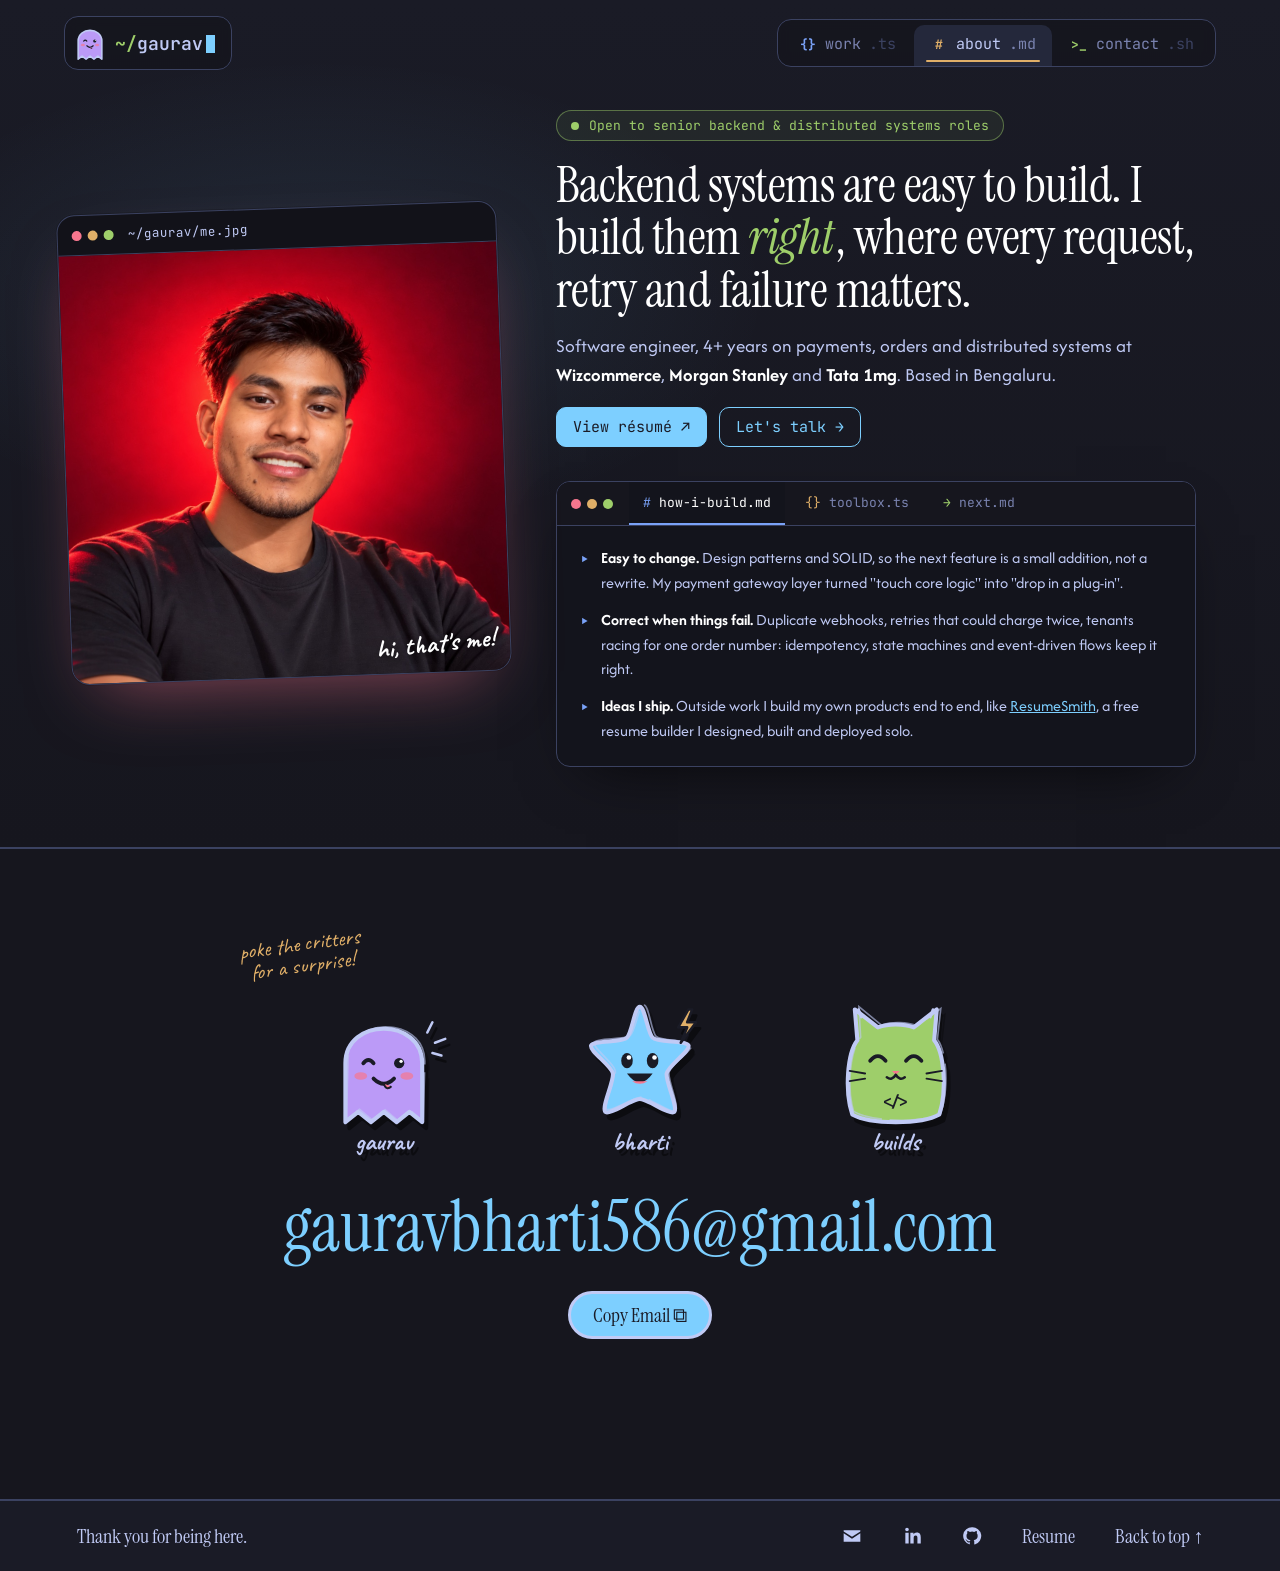
==== commit fc380a64: "Globe work view, 3D desk, new About page Co-Authored-By: Claude Opus 5.5 <noreply@anthropic.com>" ====
--- a/about.html
+++ b/about.html
@@ -7,7 +7,7 @@
   <link rel="preconnect" href="https://fonts.googleapis.com">
   <link rel="preconnect" href="https://fonts.gstatic.com" crossorigin>
   <link href="https://fonts.googleapis.com/css2?family=Afacad:wght@400;700&family=Instrument+Serif:ital@0;1&family=JetBrains+Mono:wght@400;600&family=Caveat:wght@600;700&display=swap" rel="stylesheet">
-  <link rel="stylesheet" href="style.css?v=36">
+  <link rel="stylesheet" href="style.css?v=25">
   <style>
   </style>
 </head>
@@ -38,20 +38,56 @@
   <main>
     <section class="about-hero">
       <div class="boy-wrap">
-        <svg class="scene" viewBox="0 0 900 560" role="img" aria-label="Illustration of Gaurav's room: at night he codes and sips coffee at his desk; by day he stretches and sleeps while the window shows a sunny garden"></svg>
-        <div class="daynight" role="group" aria-label="Time of day">
-          <button type="button" data-mode="day" aria-label="Day: time to sleep" title="Day">
-            <svg viewBox="0 0 24 24" width="22" height="22" fill="none" stroke="currentColor" stroke-width="2" stroke-linecap="round"><circle cx="12" cy="12" r="4.5" fill="currentColor"/><path d="M12 2v2.5M12 19.5V22M2 12h2.5M19.5 12H22M4.9 4.9l1.8 1.8M17.3 17.3l1.8 1.8M4.9 19.1l1.8-1.8M17.3 6.7l1.8-1.8"/></svg>
-          </button>
-          <button type="button" data-mode="night" aria-label="Night: time to code" title="Night">
-            <svg viewBox="0 0 24 24" width="22" height="22" fill="currentColor"><path d="M20 14.5A8.5 8.5 0 0 1 9.5 4a8.5 8.5 0 1 0 10.5 10.5z"/></svg>
-          </button>
-        </div>
-        <button class="play" type="button" aria-label="Pause animation">
-          <svg width="22" height="22" viewBox="0 0 24 24" fill="#c0caf5"><rect x="5" y="3" width="5" height="18" rx="1.5"/><rect x="14" y="3" width="5" height="18" rx="1.5"/></svg>
-        </button>
+        <figure class="portrait">
+          <header class="win"><i></i><i></i><i></i><span>~/gaurav/me.jpg</span></header>
+          <img src="assets/me.jpg" width="1000" height="977" alt="Gaurav Bharti, smiling, in a black t-shirt against a red background">
+          <figcaption>hi, that's me!</figcaption>
+        </figure>
       </div>
 
+      <div class="intro">
+        <p class="status"><span class="live"></span>Open to senior backend &amp; distributed systems roles</p>
+        <h1>Backend systems are easy to build. I build them <em>right</em>, where every request, retry and failure matters.</h1>
+        <p class="sub">Software engineer, <span data-years>4</span>+ years on payments, orders and distributed systems at <b>Wizcommerce</b>, <b>Morgan Stanley</b> and <b>Tata 1mg</b>. Based in Bengaluru.</p>
+        <p class="cta"><a data-resume target="_blank" rel="noopener">View résumé ↗</a> <a href="#contact">Let's talk →</a></p>
+
+        <div class="ide" data-tabs>
+          <div class="ide-bar" role="tablist" aria-label="More about me">
+            <i></i><i></i><i></i>
+            <button type="button" role="tab" aria-selected="true" aria-controls="t-build" id="tab-build"><span class="k-b">#</span> how-i-build.md</button>
+            <button type="button" role="tab" aria-selected="false" aria-controls="t-tools" id="tab-tools"><span class="k-y">{}</span> toolbox.ts</button>
+            <button type="button" role="tab" aria-selected="false" aria-controls="t-next" id="tab-next"><span class="k-g">→</span> next.md</button>
+          </div>
+
+          <div class="ide-pane" role="tabpanel" id="t-build" aria-labelledby="tab-build">
+            <ul class="build">
+              <li><b>Easy to change.</b> Design patterns and SOLID, so the next feature is a small addition, not a rewrite. My payment gateway layer turned "touch core logic" into "drop in a plug-in".</li>
+              <li><b>Correct when things fail.</b> Duplicate webhooks, retries that could charge twice, tenants racing for one order number: idempotency, state machines and event-driven flows keep it right.</li>
+              <li><b>Ideas I ship.</b> Outside work I build my own products end to end, like <a href="https://resumesmith.in" target="_blank" rel="noopener">ResumeSmith</a>, a free resume builder I designed, built and deployed solo.</li>
+            </ul>
+          </div>
+
+          <div class="ide-pane" role="tabpanel" id="t-tools" aria-labelledby="tab-tools" hidden>
+<pre class="ts"><span class="k-b">const</span> <span class="k-y">toolbox</span> = {
+  backend: [<span class="k-g">"Python"</span>, <span class="k-g">"Java"</span>, <span class="k-g">"C++"</span>, <span class="k-g">"SQL"</span>,
+            <span class="k-g">"FastAPI"</span>, <span class="k-g">"Django"</span>, <span class="k-g">"Flask"</span>],
+  systems: [<span class="k-g">"distributed"</span>, <span class="k-g">"microservices"</span>, <span class="k-g">"event-driven"</span>,
+            <span class="k-g">"concurrency"</span>, <span class="k-g">"multi-tenancy"</span>],
+  data:    [<span class="k-g">"PostgreSQL"</span>, <span class="k-g">"MongoDB"</span>, <span class="k-g">"Redis"</span>,
+            <span class="k-g">"Elasticsearch"</span>, <span class="k-g">"Kafka"</span>],
+  cloud:   [<span class="k-g">"AWS (SQS, S3, EC2)"</span>, <span class="k-g">"Docker"</span>, <span class="k-g">"Kubernetes"</span>,
+            <span class="k-g">"Sentry"</span>, <span class="k-g">"New Relic"</span>],
+};</pre>
+          </div>
+
+          <div class="ide-pane" role="tabpanel" id="t-next" aria-labelledby="tab-next" hidden>
+            <p>A senior software engineering role on a team that owns hard problems: <b>payments, distributed systems, or AI products running in production</b>. I do my best work with real ownership, from design reviews to production, alongside people who care about getting it right.</p>
+          </div>
+        </div>
+      </div>
+
+      <!-- previous About cards, kept in case we want them back -->
+      <template id="about-cards-v1">
       <div class="notes">
         <article class="paper">
           <svg class="pin" viewBox="0 0 50 80"><circle cx="25" cy="22" r="18" fill="#7dcfff" stroke="#c0caf5" stroke-width="3"/><path d="M25 40 V76" stroke="#c0caf5" stroke-width="4" stroke-linecap="round"/></svg>
@@ -95,6 +131,7 @@
           <p class="cta"><a href="#contact">Let's talk →</a> <a data-resume target="_blank" rel="noopener">View résumé ↗</a></p>
         </article>
       </div>
+      </template>
     </section>
 
     <section class="contact" id="contact">
@@ -116,7 +153,6 @@
     </nav>
   </footer>
 
-  <script src="script.js?v=33"></script>
-  <script src="scene.js?v=36"></script>
+  <script src="script.js?v=34"></script>
 </body>
 </html>
--- a/style.css
+++ b/style.css
@@ -100,20 +100,24 @@
   background:
     radial-gradient(ellipse 60% 40% at 70% 20%, rgba(187,154,247,.12), transparent 70%),
     linear-gradient(180deg, var(--bg) 0%, var(--bg) 60%, var(--bg-deep) 100%);
-  padding: 110px 0 0;
+  padding: 120px clamp(16px, 5vw, 80px) 40px;
   position: relative; overflow: hidden;
-}
-.hero-text { padding: 0 clamp(16px, 15vw, 220px); }
+  display: grid; grid-template-columns: minmax(0, .85fr) minmax(0, 1.15fr); gap: clamp(16px, 3vw, 48px); align-items: center;
+}
+.hero-text { max-width: 560px; justify-self: end; }
+.hero .setup { margin-top: 18px; font-family: "Caveat", cursive; font-weight: 700; font-size: clamp(22px, 1.9vw, 27px); line-height: 1.2; color: var(--yellow); display: flex; align-items: flex-end; gap: 8px; }
+.setup-arrow { width: 70px; flex: none; overflow: visible; }
+.setup-arrow path { fill: none; stroke: var(--yellow); stroke-width: 4; stroke-linecap: round; stroke-linejoin: round; }
 .hero h1 {
   color: #fff;
   font-family: var(--serif); font-weight: 400;
   font-size: clamp(56px, 7vw, 96px); line-height: .95; letter-spacing: -1px;
 }
-.hero p.tag { font-family: var(--serif); font-size: clamp(20px, 2.4vw, 34px); margin-top: 6px; }
-
-.desk { position: relative; margin-top: 10px; }
+.hero p.tag { font-family: var(--serif); font-size: clamp(20px, 1.9vw, 28px); line-height: 1.3; margin-top: 14px; }
+
+.desk { position: relative; }
 .stage-wrap { position: relative; width: 100%; overflow: hidden; }
-.stage { position: absolute; left: 0; top: 0; width: 1400px; height: 540px; transform-origin: 0 0; }
+.stage { position: absolute; left: 0; top: 0; width: 760px; height: 600px; transform-origin: 0 0; }
 .steam path { animation: steam 2.4s ease-in-out infinite; }
 .steam path:nth-child(2) { animation-delay: .4s; }
 .steam path:nth-child(3) { animation-delay: .8s; }
@@ -124,14 +128,56 @@
 .obj {
   position: absolute; cursor: grab; user-select: none; touch-action: none;
   transition: transform .25s cubic-bezier(.3,1.6,.5,1), filter .2s;
-  filter: drop-shadow(3px 4px 0 rgba(0, 0, 0, .35));
-}
-.obj:hover { filter: drop-shadow(4px 6px 0 rgba(0, 0, 0, .4)) drop-shadow(0 0 8px rgba(125, 207, 255, .25)); }
-.obj.dragging { cursor: grabbing; filter: drop-shadow(8px 12px 0 rgba(0, 0, 0, .4)); z-index: 40 !important; }
+  filter: drop-shadow(2px 6px 5px rgba(0, 0, 0, .45));
+}
+.obj:hover { filter: drop-shadow(2px 8px 7px rgba(0, 0, 0, .5)) drop-shadow(0 0 10px rgba(125, 207, 255, .25)); }
+.obj.dragging { cursor: grabbing; filter: drop-shadow(6px 22px 14px rgba(0, 0, 0, .5)); z-index: 60 !important; scale: 1.04; }
 .obj svg { display: block; width: 100%; height: auto; pointer-events: none; }
+.obj.pop { animation: pop .45s cubic-bezier(.3,1.6,.5,1); }
+@keyframes pop { from { opacity: 0; translate: 0 22px; scale: .8; } }
+
+/* desk furniture + drawers */
+.desk-svg { position: absolute; inset: 0; width: 100%; height: 100%; pointer-events: none; }
+.drawer { pointer-events: auto; cursor: pointer; outline: none; }
+.drawer .front { transition: transform .45s cubic-bezier(.3,1.4,.5,1); }
+.drawer:hover .front { transform: translate(-3px, 2.5px); }
+.drawer.open .front { transform: translate(-20px, 17px); }
+.drawer .tray { opacity: 0; transition: opacity .2s; }
+.drawer.open .tray { opacity: 1; }
+.drawer:focus-visible .front rect { stroke: var(--cyan); stroke-width: 2; }
+.ping { animation: ping-dot 1.6s ease-out infinite; transform-box: fill-box; transform-origin: center; }
+@keyframes ping-dot { 50% { opacity: .4; transform: scale(1.6); } }
+
+/* the sleeping cat */
+.obj[data-id="cat"] svg text { font-family: "Caveat", cursive; font-weight: 700; }
+.cat-breathe { transform-box: fill-box; transform-origin: 50% 100%; animation: breathe 3.4s ease-in-out infinite; }
+@keyframes breathe { 50% { transform: scale(1.015, 1.05); } }
+.zzz text { fill: var(--muted); font-size: 18px; opacity: 0; animation: zzz 3.6s ease-out infinite; }
+.zzz text:nth-child(2) { animation-delay: 1.2s; font-size: 22px; }
+.zzz text:nth-child(3) { animation-delay: 2.4s; font-size: 26px; }
+@keyframes zzz { 0% { opacity: 0; transform: translate(0, 8px); } 25% { opacity: .9; } 100% { opacity: 0; transform: translate(12px, -14px); } }
+.pet-hint { fill: var(--yellow); font-size: 20px; opacity: 0; transition: opacity .3s; }
+.obj[data-id="cat"]:hover .pet-hint { opacity: 1; }
+.cat-happy, .purr, .cat-hearts path { opacity: 0; }
+.purr { fill: var(--pink); font-size: 22px; }
+.petted .cat-sleep, .petted .zzz, .petted .pet-hint { opacity: 0 !important; visibility: hidden; }
+.petted .cat-happy { opacity: 1; }
+.petted .cat-breathe { animation: purring .14s linear infinite; }
+@keyframes purring { 50% { transform: translateX(.8px); } }
+.petted .purr { animation: purr 2.6s ease-out; }
+@keyframes purr { 0% { opacity: 0; transform: translateY(6px); } 15%, 75% { opacity: 1; transform: none; } 100% { opacity: 0; } }
+.petted .cat-hearts path { animation: heart-up 1.8s ease-out; }
+.petted .cat-hearts path:nth-child(2) { animation-delay: .25s; }
+.petted .cat-hearts path:nth-child(3) { animation-delay: .5s; }
+@keyframes heart-up { 0% { opacity: 0; transform: translateY(10px) scale(.6); } 30% { opacity: 1; } 100% { opacity: 0; transform: translateY(-26px) scale(1.1); } }
+.cat-hearts path { transform-box: fill-box; transform-origin: center; }
+@media (prefers-reduced-motion: reduce) {
+  .cat-breathe, .zzz text, .petted .cat-breathe { animation: none; }
+  .zzz text { opacity: .7; }
+}
 
 .reset {
-  position: absolute; left: 44px; bottom: 30px; z-index: 30;
+  position: absolute; left: 0; bottom: 0; z-index: 30;
   background: var(--paper); border: 3px solid var(--ink); border-radius: 999px;
   font-family: var(--serif); font-size: 20px; padding: 8px 20px;
   display: flex; align-items: center; gap: 10px;
@@ -140,10 +186,9 @@
 .reset svg { transition: transform .5s; }
 
 /* MINICOM-style bot bubble */
-.bot {
-  position: absolute; z-index: 35;
-  left: 21%; top: 26px; width: min(380px, 30%);
-}
+.bot { position: relative; z-index: 35; display: flex; align-items: flex-start; gap: 56px; margin-top: 36px; }
+.bot-face { width: 96px; flex: none; filter: drop-shadow(2px 8px 6px rgba(0, 0, 0, .45)); animation: hop 3s cubic-bezier(.45,0,.55,1) infinite; }
+.bot .bubble { flex: 1; max-width: 380px; }
 .bubble {
   position: relative; background: var(--bg-deep);
   border: 2px solid var(--ink); border-radius: 22px 26px 24px 18px;
@@ -263,6 +308,47 @@
 .mock-page em { background: var(--accent); width: 35%; height: 5px; margin-top: 10px; }
 .mock-page i { background: #b8bdd4; height: 5px; }
 .card:hover .mock-page { transform: rotate(-2deg) scale(1.03); }
+
+/* ---------- work: globe view (the bento grid above is the "grid" view) ---------- */
+.view-toggle { display: flex; gap: 4px; width: max-content; margin: 0 auto 28px; padding: 4px; border-radius: 12px;
+  background: var(--bg-deep); border: 1.5px solid var(--line); font-family: "JetBrains Mono", ui-monospace, monospace; }
+.view-toggle button { border: 0; background: none; padding: 6px 14px; border-radius: 8px; font-size: 13px; color: var(--muted); transition: background .2s, color .2s; }
+.view-toggle button:hover { color: var(--ink); }
+.view-toggle button[aria-pressed="true"] { background: var(--paper); color: var(--ink); }
+.projects.view-globe .bento, .projects.view-grid .globe-view { display: none; }
+.globe-view { max-width: 1180px; margin: 0 auto; display: grid; grid-template-columns: minmax(0, 1.2fr) minmax(0, 1fr); gap: 32px; align-items: center; }
+.globe-wrap { position: relative; width: 100%; max-width: 620px; aspect-ratio: 1; justify-self: center; }
+.globe-wrap canvas { display: block; width: 100%; height: 100%; cursor: grab; touch-action: pan-y; }
+.globe-wrap canvas:active { cursor: grabbing; }
+.globe-hint { position: absolute; left: 50%; bottom: 3%; transform: translateX(-50%); font: 12px "JetBrains Mono", ui-monospace, monospace; color: var(--muted); pointer-events: none; transition: opacity .4s; }
+.globe-wrap.touched .globe-hint { opacity: 0; }
+.job-list { list-style: none; display: flex; flex-direction: column; gap: 8px; margin-bottom: 16px; }
+.job-list button { width: 100%; display: flex; align-items: center; gap: 12px; padding: 11px 16px; text-align: left;
+  background: transparent; border: 1.5px solid var(--line); border-radius: 12px; transition: border-color .25s, background .25s; }
+.job-list button:hover { border-color: color-mix(in srgb, var(--c) 45%, var(--line)); }
+.job-list button[aria-pressed="true"] { border-color: color-mix(in srgb, var(--c) 70%, var(--line)); background: color-mix(in srgb, var(--c) 9%, var(--paper)); }
+.job-list .dot { width: 10px; height: 10px; border-radius: 50%; background: var(--c); box-shadow: 0 0 10px var(--c); }
+.job-list b { font-size: 19px; font-weight: 700; color: #fff; }
+.job-list small { margin-left: auto; font: 12px "JetBrains Mono", ui-monospace, monospace; color: var(--muted); }
+.job-card:hover { transform: none; }
+.job-card.swap .card-body { animation: swap .45s cubic-bezier(.2,.8,.2,1); }
+@keyframes swap { from { opacity: 0; transform: translateY(8px); } }
+.job-card h3 .at { color: var(--accent); }
+.job-card h3 a { color: inherit; text-decoration: none; }
+.job-card h3 a:hover .at { display: inline-block; transform: translate(2px, -2px); }
+.job-card .via { margin-top: -8px; font-size: 14px; color: var(--muted); }
+.job-card .route { display: flex; align-items: center; gap: 8px; flex-wrap: wrap; font: 12.5px "JetBrains Mono", ui-monospace, monospace; }
+.job-card .route span { padding: 4px 9px; border-radius: 8px; background: #13141c; border: 1px solid var(--line); }
+.job-card .route .to { color: var(--accent); border-color: color-mix(in srgb, var(--accent) 45%, transparent); }
+.job-card .route b { color: var(--muted); font-weight: 400; }
+.job-wins { list-style: none; display: grid; gap: 8px; }
+.job-wins li { position: relative; padding-left: 18px; font-size: 16px; line-height: 1.5; }
+.job-wins li::before { content: "▸"; position: absolute; left: 0; color: var(--accent); }
+.job-wins b { color: #fff; font-weight: 600; }
+@media (max-width: 900px) {
+  .globe-view { grid-template-columns: 1fr; gap: 12px; }
+}
+@media (prefers-reduced-motion: reduce) { .job-card.swap .card-body { animation: none; } }
 @media (max-width: 1000px) {
   .bento { grid-template-columns: repeat(2, 1fr); }
   .card-body.split { grid-template-columns: 1fr; }
@@ -327,11 +413,48 @@
     radial-gradient(ellipse 50% 40% at 25% 35%, rgba(125,207,255,.10), transparent 70%),
     linear-gradient(180deg, var(--bg) 0%, var(--bg-deep) 100%);
   padding: 110px clamp(16px, 5vw, 80px) 80px;
-  display: grid; grid-template-columns: 1.35fr 1fr; gap: 40px; align-items: start;
+  display: grid; grid-template-columns: minmax(0, .8fr) minmax(0, 1.2fr); gap: clamp(28px, 4vw, 64px); align-items: center;
   border-bottom: 2px solid var(--line);
 }
 .boy-wrap { position: sticky; top: 110px; align-items: center; display: flex; justify-content: center; }
 .scene { width: 100%; height: auto; max-height: 78vh; }
+.intro { max-width: 640px; }
+.intro .status { display: inline-flex; align-items: center; gap: 10px; padding: 6px 14px; border-radius: 999px;
+  font: 13px "JetBrains Mono", ui-monospace, monospace; color: var(--green); border: 1px solid color-mix(in srgb, var(--green) 45%, transparent); background: color-mix(in srgb, var(--green) 8%, transparent); }
+.intro .status .live { width: 8px; height: 8px; border-radius: 50%; background: var(--green); animation: ping 1.8s infinite; box-shadow: 0 0 0 0 var(--green); }
+.intro h1 { margin-top: 18px; font-family: var(--serif); font-weight: 400; color: #fff; font-size: clamp(36px, 3.9vw, 56px); line-height: 1.05; letter-spacing: -.5px; }
+.intro h1 em { color: var(--green); }
+.intro .sub { margin-top: 16px; font-size: 19px; line-height: 1.5; color: var(--ink); }
+.intro .sub b { color: #fff; }
+.proof { list-style: none; display: grid; grid-template-columns: repeat(4, 1fr); gap: 10px; margin-top: 24px; }
+.proof li { padding: 12px 14px; border-radius: 12px; background: var(--bg-deep); border: 1px solid var(--line); }
+.proof b { display: block; font: 600 24px "JetBrains Mono", ui-monospace, monospace; color: var(--cyan); letter-spacing: -.5px; }
+.proof li:nth-child(2) b { color: var(--green); } .proof li:nth-child(3) b { color: var(--yellow); } .proof li:nth-child(4) b { color: var(--purple); }
+.proof span { font-size: 13.5px; line-height: 1.3; color: var(--muted); }
+.intro .cta { margin-top: 22px; }
+.ide { margin-top: 34px; border-radius: 14px; overflow: hidden; background: #13141c; border: 1px solid var(--line); box-shadow: 0 24px 60px -30px rgba(0,0,0,.8); }
+.ide-bar { display: flex; align-items: center; gap: 6px; padding: 0 0 0 14px; background: var(--bg-deep); border-bottom: 1px solid var(--line); overflow-x: auto; }
+.ide-bar > i { flex: none; width: 10px; height: 10px; border-radius: 50%; background: #f7768e; }
+.ide-bar > i:nth-child(2) { background: #e0af68; } .ide-bar > i:nth-child(3) { background: #9ece6a; margin-right: 10px; }
+.ide-bar button { flex: none; border: 0; background: none; padding: 12px 14px; font: 13px "JetBrains Mono", ui-monospace, monospace; color: var(--muted); border-bottom: 2px solid transparent; white-space: nowrap; }
+.ide-bar button:hover { color: var(--ink); }
+.ide-bar button[aria-selected="true"] { color: #fff; background: #13141c; border-bottom-color: var(--blue); }
+.ide-pane { padding: 20px 24px 22px; font-size: 16px; line-height: 1.55; }
+.ide-pane b { color: #fff; }
+.ide-pane a { color: var(--cyan); }
+.build { list-style: none; display: grid; gap: 12px; }
+.build li { position: relative; padding-left: 20px; }
+.build li::before { content: "▸"; position: absolute; left: 0; color: var(--blue); }
+.ts { font: 13px/1.75 "JetBrains Mono", ui-monospace, monospace; color: var(--ink); white-space: pre; overflow-x: auto; }
+@media (max-width: 640px) { .proof { grid-template-columns: repeat(2, 1fr); } }
+
+.portrait { position: relative; width: min(100%, 520px); margin: 10px 0 0; border-radius: 18px; overflow: hidden;
+  background: var(--bg-deep); border: 1px solid var(--line); transform: rotate(-2deg);
+  box-shadow: 0 30px 70px -30px rgba(247, 118, 142, .55), 0 0 0 1px rgba(0,0,0,.2);
+  transition: transform .4s cubic-bezier(.3,1.4,.5,1), box-shadow .4s; }
+.portrait:hover { transform: rotate(0) translateY(-4px); box-shadow: 0 40px 80px -30px rgba(247, 118, 142, .7), 0 0 0 1px rgba(0,0,0,.2); }
+.portrait img { display: block; width: 100%; height: auto; }
+.portrait figcaption { position: absolute; right: 16px; bottom: 12px; font: 700 26px "Caveat", cursive; color: #fff; text-shadow: 0 2px 8px rgba(0,0,0,.6); transform: rotate(-4deg); }
 .boy-wrap { flex-direction: column; align-items: center; }
 .credit { margin-left: 10px; font-family: var(--sans); font-size: 12px; color: var(--muted); }
 .credit a { color: var(--muted); }
@@ -416,7 +539,10 @@
   .tab { font-size: 13px; padding: 8px 10px 11px; gap: 5px; }
   .tab .ext, .tab-icon { display: none; }
   .prompt { font-size: 15px; }
-  .bot { position: relative; left: auto; top: auto; width: auto; margin: 24px 16px 10px; }
+  .hero { grid-template-columns: 1fr; padding-top: 100px; }
+  .hero-text { justify-self: stretch; max-width: none; }
+  .bot { gap: 44px; margin-top: 24px; }
+  .bot-face { width: 72px; }
   .bubble { padding: 30px 26px 18px; min-height: 0; }
   .bubble .tail { display: none; }
   .reset { left: 16px; bottom: 12px; font-size: 16px; padding: 6px 14px; }
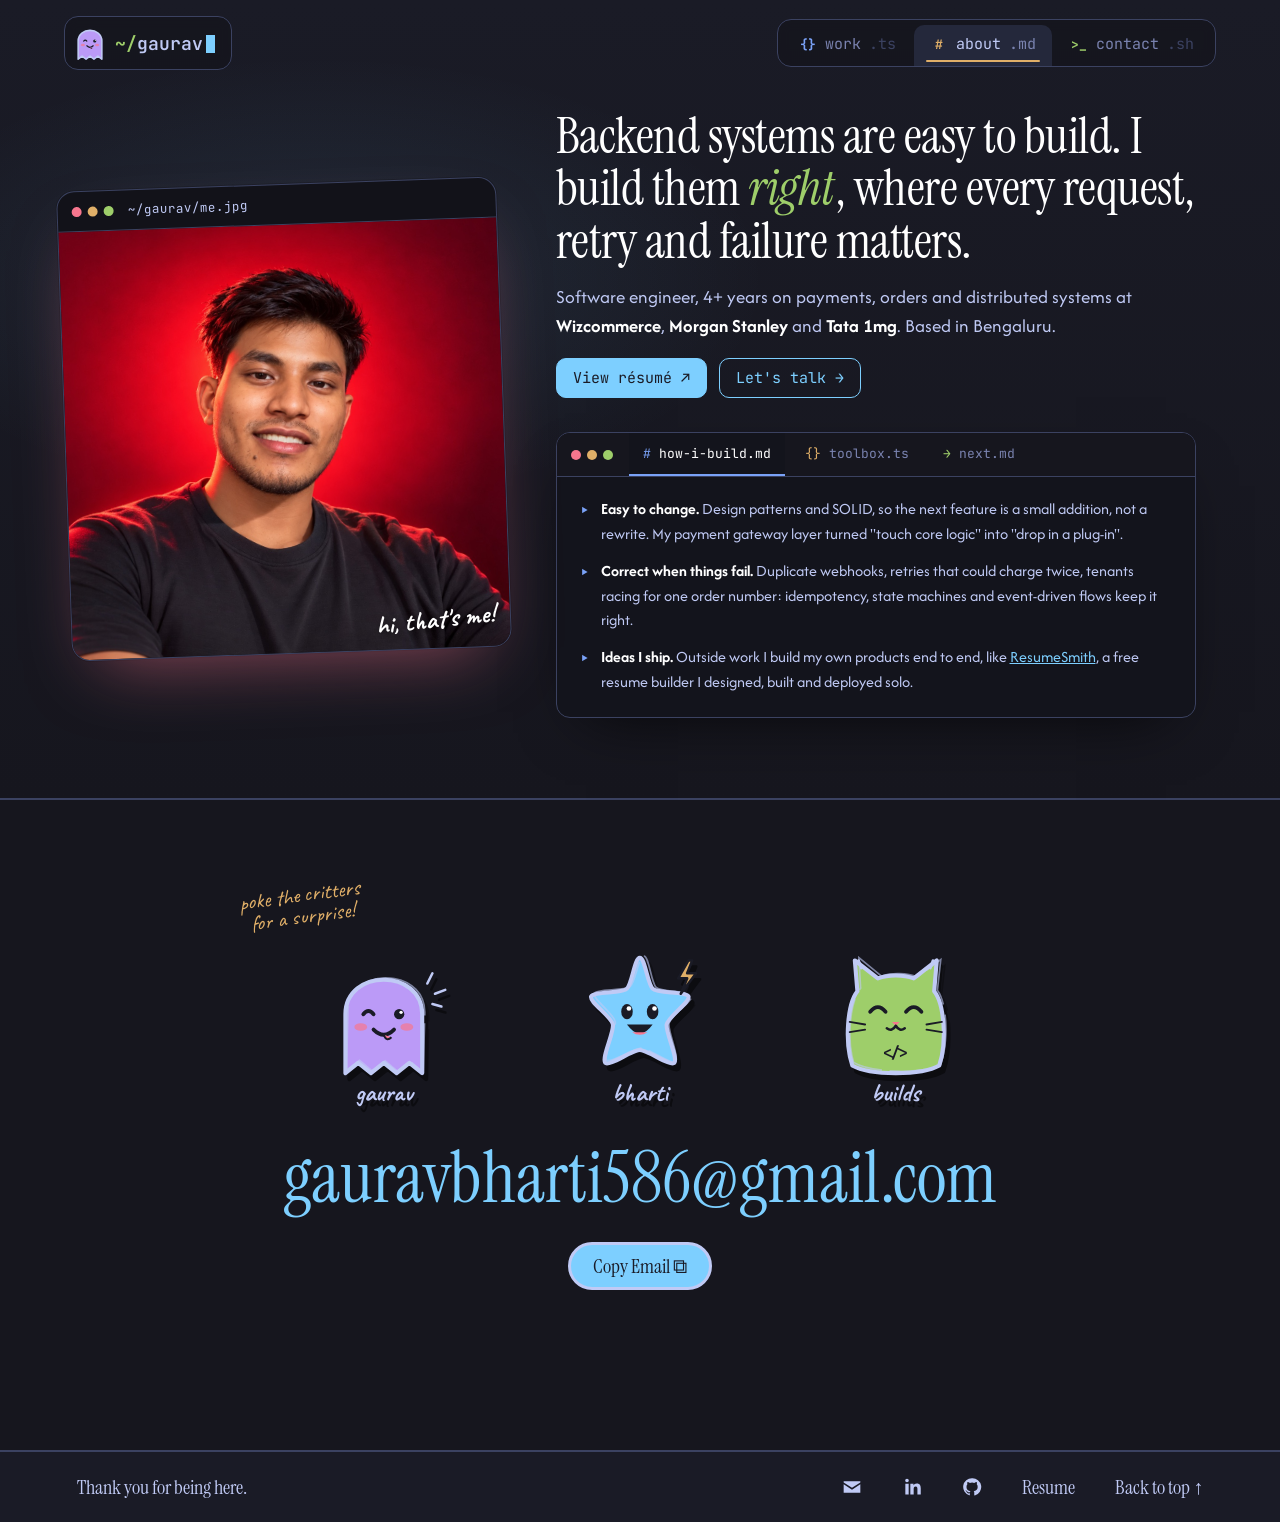
==== commit 5103118f: "About: drop the open-to-roles pill Co-Authored-By: Claude Opus 5.5 <noreply@anthropic.com>" ====
--- a/about.html
+++ b/about.html
@@ -7,7 +7,7 @@
   <link rel="preconnect" href="https://fonts.googleapis.com">
   <link rel="preconnect" href="https://fonts.gstatic.com" crossorigin>
   <link href="https://fonts.googleapis.com/css2?family=Afacad:wght@400;700&family=Instrument+Serif:ital@0;1&family=JetBrains+Mono:wght@400;600&family=Caveat:wght@600;700&display=swap" rel="stylesheet">
-  <link rel="stylesheet" href="style.css?v=25">
+  <link rel="stylesheet" href="style.css?v=26">
   <style>
   </style>
 </head>
@@ -46,7 +46,6 @@
       </div>
 
       <div class="intro">
-        <p class="status"><span class="live"></span>Open to senior backend &amp; distributed systems roles</p>
         <h1>Backend systems are easy to build. I build them <em>right</em>, where every request, retry and failure matters.</h1>
         <p class="sub">Software engineer, <span data-years>4</span>+ years on payments, orders and distributed systems at <b>Wizcommerce</b>, <b>Morgan Stanley</b> and <b>Tata 1mg</b>. Based in Bengaluru.</p>
         <p class="cta"><a data-resume target="_blank" rel="noopener">View résumé ↗</a> <a href="#contact">Let's talk →</a></p>
--- a/style.css
+++ b/style.css
@@ -422,7 +422,7 @@
 .intro .status { display: inline-flex; align-items: center; gap: 10px; padding: 6px 14px; border-radius: 999px;
   font: 13px "JetBrains Mono", ui-monospace, monospace; color: var(--green); border: 1px solid color-mix(in srgb, var(--green) 45%, transparent); background: color-mix(in srgb, var(--green) 8%, transparent); }
 .intro .status .live { width: 8px; height: 8px; border-radius: 50%; background: var(--green); animation: ping 1.8s infinite; box-shadow: 0 0 0 0 var(--green); }
-.intro h1 { margin-top: 18px; font-family: var(--serif); font-weight: 400; color: #fff; font-size: clamp(36px, 3.9vw, 56px); line-height: 1.05; letter-spacing: -.5px; }
+.intro h1 { margin-top: 0; font-family: var(--serif); font-weight: 400; color: #fff; font-size: clamp(36px, 3.9vw, 56px); line-height: 1.05; letter-spacing: -.5px; }
 .intro h1 em { color: var(--green); }
 .intro .sub { margin-top: 16px; font-size: 19px; line-height: 1.5; color: var(--ink); }
 .intro .sub b { color: #fff; }
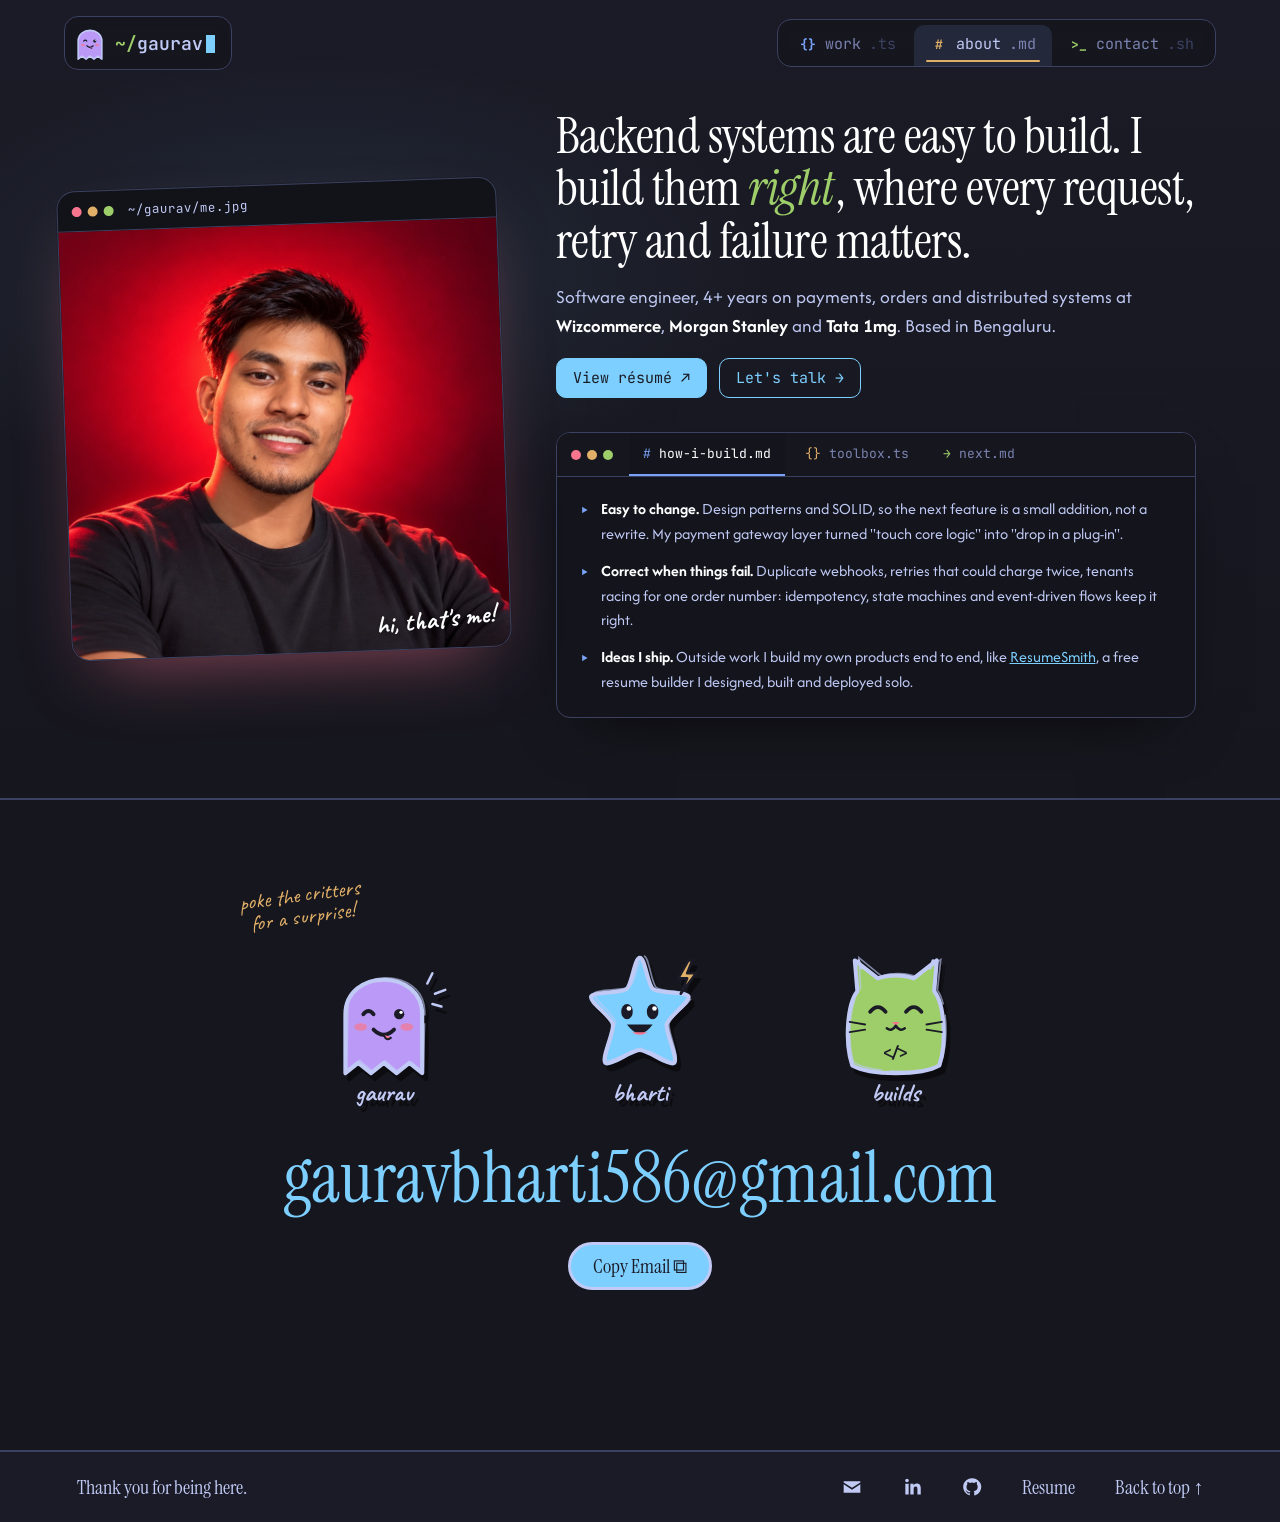
==== commit b9b6a677: "Home hook line, link previews, favicon, phone fixes, work heading Co-Authored-By: Claude Opus 5.5 <n" ====
--- a/about.html
+++ b/about.html
@@ -4,10 +4,21 @@
   <meta charset="utf-8">
   <meta name="viewport" content="width=device-width, initial-scale=1">
   <title>Gaurav Bharti | About</title>
+  <meta name="description" content="How Gaurav Bharti builds backend systems: payments, orders and distributed systems that stay correct when retries and failures hit.">
+  <link rel="icon" href="favicon.svg" type="image/svg+xml">
+  <meta name="theme-color" content="#1a1b26">
+  <meta property="og:type" content="website">
+  <meta property="og:title" content="Gaurav Bharti | About">
+  <meta property="og:description" content="How Gaurav Bharti builds backend systems: payments, orders and distributed systems that stay correct when retries and failures hit.">
+  <meta property="og:url" content="https://realme72.github.io/portfolio-site/about.html">
+  <meta property="og:image" content="https://realme72.github.io/portfolio-site/assets/og.png">
+  <meta property="og:image:width" content="1200">
+  <meta property="og:image:height" content="630">
+  <meta name="twitter:card" content="summary_large_image">
   <link rel="preconnect" href="https://fonts.googleapis.com">
   <link rel="preconnect" href="https://fonts.gstatic.com" crossorigin>
   <link href="https://fonts.googleapis.com/css2?family=Afacad:wght@400;700&family=Instrument+Serif:ital@0;1&family=JetBrains+Mono:wght@400;600&family=Caveat:wght@600;700&display=swap" rel="stylesheet">
-  <link rel="stylesheet" href="style.css?v=26">
+  <link rel="stylesheet" href="style.css?v=29">
   <style>
   </style>
 </head>
--- a/style.css
+++ b/style.css
@@ -105,6 +105,8 @@
   display: grid; grid-template-columns: minmax(0, .85fr) minmax(0, 1.15fr); gap: clamp(16px, 3vw, 48px); align-items: center;
 }
 .hero-text { max-width: 560px; justify-self: end; }
+.hero .hook { margin-top: 14px; font-size: clamp(17px, 1.35vw, 20px); line-height: 1.45; color: #fff; padding-left: 14px; border-left: 3px solid var(--green); }
+.hero .hook em { font-style: normal; color: var(--green); font-weight: 700; }
 .hero .setup { margin-top: 18px; font-family: "Caveat", cursive; font-weight: 700; font-size: clamp(22px, 1.9vw, 27px); line-height: 1.2; color: var(--yellow); display: flex; align-items: flex-end; gap: 8px; }
 .setup-arrow { width: 70px; flex: none; overflow: visible; }
 .setup-arrow path { fill: none; stroke: var(--yellow); stroke-width: 4; stroke-linecap: round; stroke-linejoin: round; }
@@ -591,4 +593,21 @@
 .wins li { font-family: "JetBrains Mono", ui-monospace, monospace; font-size: 12px; padding: 4px 9px; border-radius: 6px;
   background: var(--bg-deep); border: 1px solid var(--line); color: var(--ink); }
 .wins li::before { content: "✓ "; color: var(--green); font-weight: 700; }
-@media (max-width: 600px) { +@media (max-width: 600px) { 
+/* ---------- phones ---------- */
+.about-hero > * { min-width: 0; }
+@media (max-width: 900px) {
+  .about-hero { grid-template-columns: minmax(0, 1fr); }
+  .portrait { margin: 0 auto; }
+}
+@media (max-width: 640px) {
+  .projects .label { font-size: 40px; margin-left: 34px; }
+  .big-badges { gap: 14px; }
+  .big-badges .badge { width: 96px; }
+  .contact .hint { display: none; }
+  .ide-pane { padding: 16px 16px 18px; font-size: 15px; }
+  .ts { font-size: 11.5px; }
+  .email { font-size: clamp(26px, 7.4vw, 40px); overflow-wrap: anywhere; padding: 0 16px; }
+  .prompt { white-space: nowrap; font-size: 14px; }
+  .logo { padding: 8px 12px 8px 8px; gap: 6px; }
+}
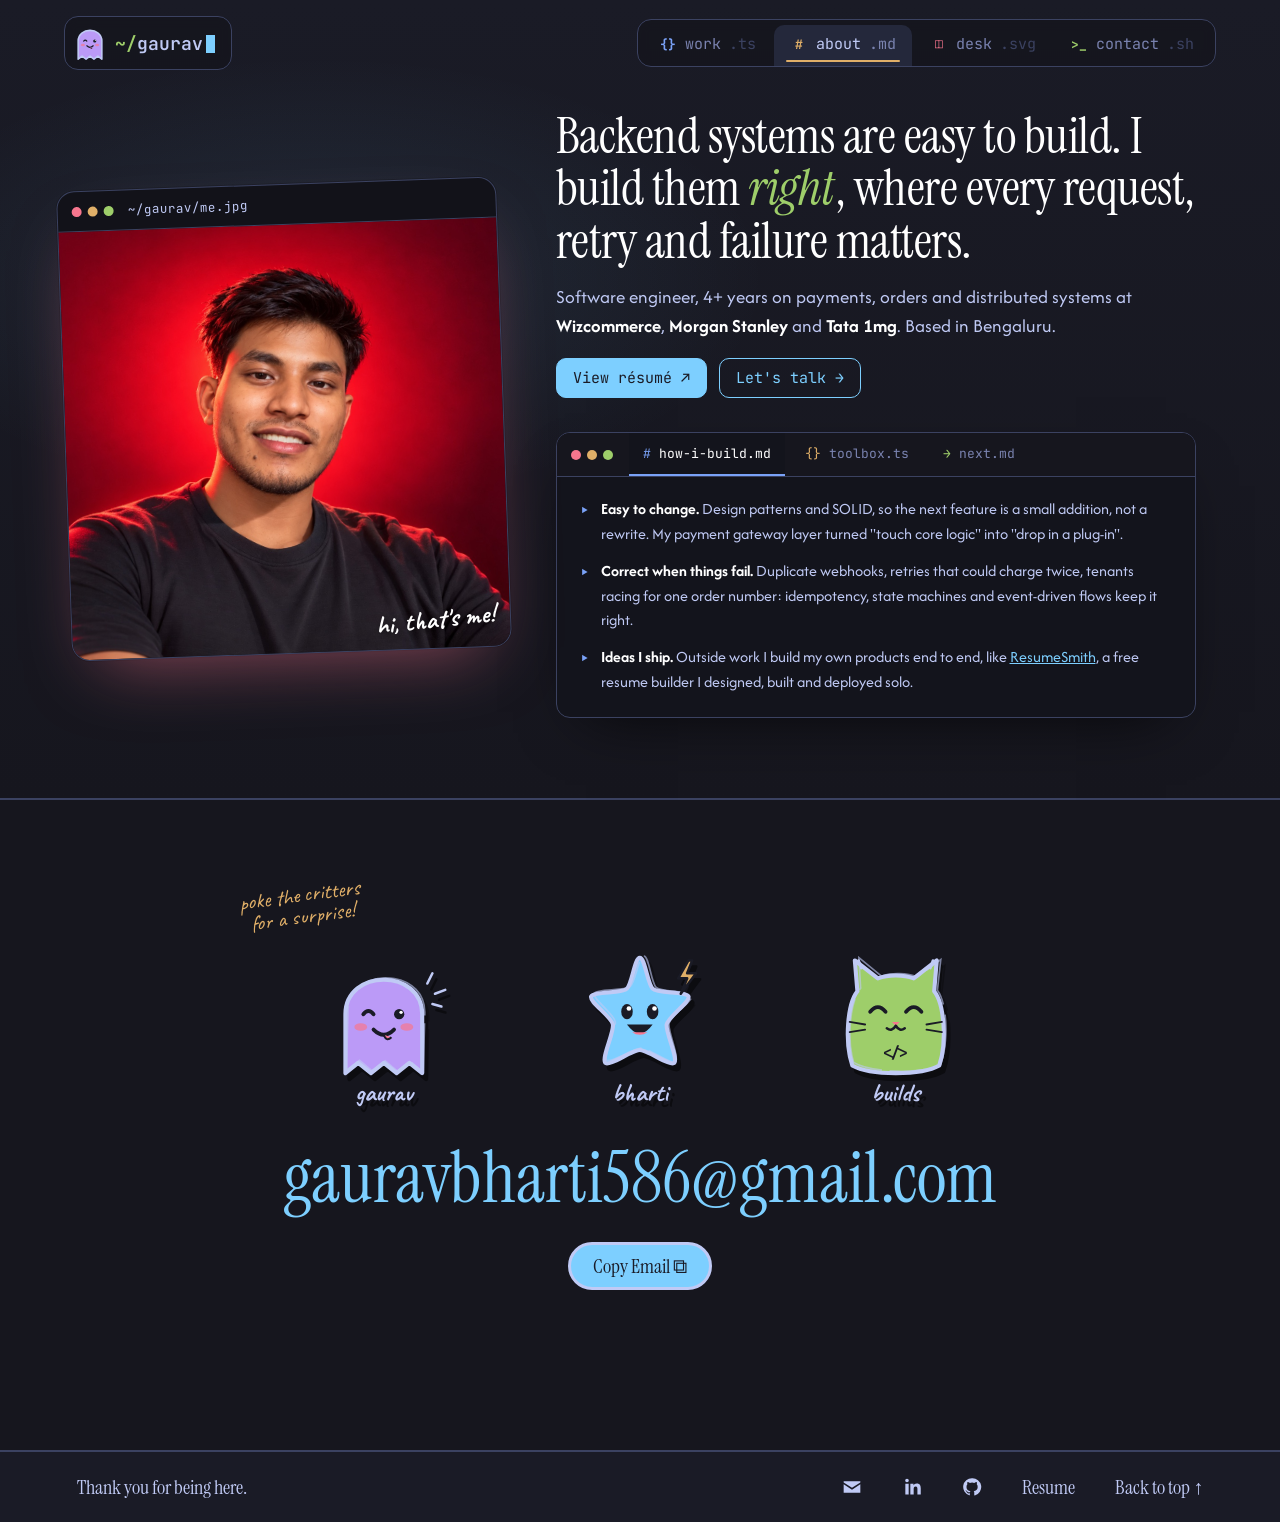
==== commit fb564998: "Open on work: move the desk scene to its own desk.html page Co-Authored-By: Claude Opus 5.5 <noreply" ====
--- a/about.html
+++ b/about.html
@@ -18,7 +18,7 @@
   <link rel="preconnect" href="https://fonts.googleapis.com">
   <link rel="preconnect" href="https://fonts.gstatic.com" crossorigin>
   <link href="https://fonts.googleapis.com/css2?family=Afacad:wght@400;700&family=Instrument+Serif:ital@0;1&family=JetBrains+Mono:wght@400;600&family=Caveat:wght@600;700&display=swap" rel="stylesheet">
-  <link rel="stylesheet" href="style.css?v=29">
+  <link rel="stylesheet" href="style.css?v=32">
   <style>
   </style>
 </head>
@@ -42,6 +42,7 @@
     <nav class="nav tabbar" aria-label="Main">
       <a class="tab tab-work" href="./#work"><span class="tab-icon" aria-hidden="true">{}</span>work<span class="ext">.ts</span></a>
       <a class="tab tab-about active" href="about.html" aria-current="page"><span class="tab-icon" aria-hidden="true">#</span>about<span class="ext">.md</span></a>
+      <a class="tab tab-desk" href="desk.html"><span class="tab-icon" aria-hidden="true">◫</span>desk<span class="ext">.svg</span></a>
       <a class="tab tab-contact" href="#contact"><span class="tab-icon" aria-hidden="true">&gt;_</span>contact<span class="ext">.sh</span></a>
     </nav>
   </header>
--- a/style.css
+++ b/style.css
@@ -81,6 +81,7 @@
 .tab-work .tab-icon { color: var(--blue); }
 .tab-about .tab-icon { color: var(--yellow); }
 .tab-contact .tab-icon { color: var(--green); }
+.tab-desk .tab-icon { color: var(--pink); }
 .tab::after {
   content: ""; position: absolute; left: 12px; right: 12px; bottom: 4px; height: 2.5px; border-radius: 2px;
   transform: scaleX(0); transition: transform .25s ease;
@@ -88,6 +89,7 @@
 .tab-work::after { background: var(--blue); }
 .tab-about::after { background: var(--yellow); }
 .tab-contact::after { background: var(--green); }
+.tab-desk::after { background: var(--pink); }
 .tab:hover, .tab.active { color: var(--ink); background: var(--paper); }
 .tab:hover .ext, .tab.active .ext { color: var(--muted); }
 .tab:hover::after, .tab.active::after { transform: scaleX(1); }
@@ -329,6 +331,9 @@
   background: transparent; border: 1.5px solid var(--line); border-radius: 12px; transition: border-color .25s, background .25s; }
 .job-list button:hover { border-color: color-mix(in srgb, var(--c) 45%, var(--line)); }
 .job-list button[aria-pressed="true"] { border-color: color-mix(in srgb, var(--c) 70%, var(--line)); background: color-mix(in srgb, var(--c) 9%, var(--paper)); }
+.job-list .list-label { margin: 8px 0 -2px 4px; font: 12px "JetBrains Mono", ui-monospace, monospace; color: var(--muted); }
+.job-list .side button { padding: 7px 16px; }
+.job-list .side b { font-size: 16px; }
 .job-list .dot { width: 10px; height: 10px; border-radius: 50%; background: var(--c); box-shadow: 0 0 10px var(--c); }
 .job-list b { font-size: 19px; font-weight: 700; color: #fff; }
 .job-list small { margin-left: auto; font: 12px "JetBrains Mono", ui-monospace, monospace; color: var(--muted); }
@@ -611,3 +616,10 @@
   .prompt { white-space: nowrap; font-size: 14px; }
   .logo { padding: 8px 12px 8px 8px; gap: 6px; }
 }
+
+/* four tabs on a phone: tighter tabs, logo shows just the mascot */
+@media (max-width: 480px) {
+  .tab { font-size: 12.5px; padding: 8px 8px 11px; }
+  .tab::after { left: 8px; right: 8px; }
+  .logo .prompt { display: none; }
+}
